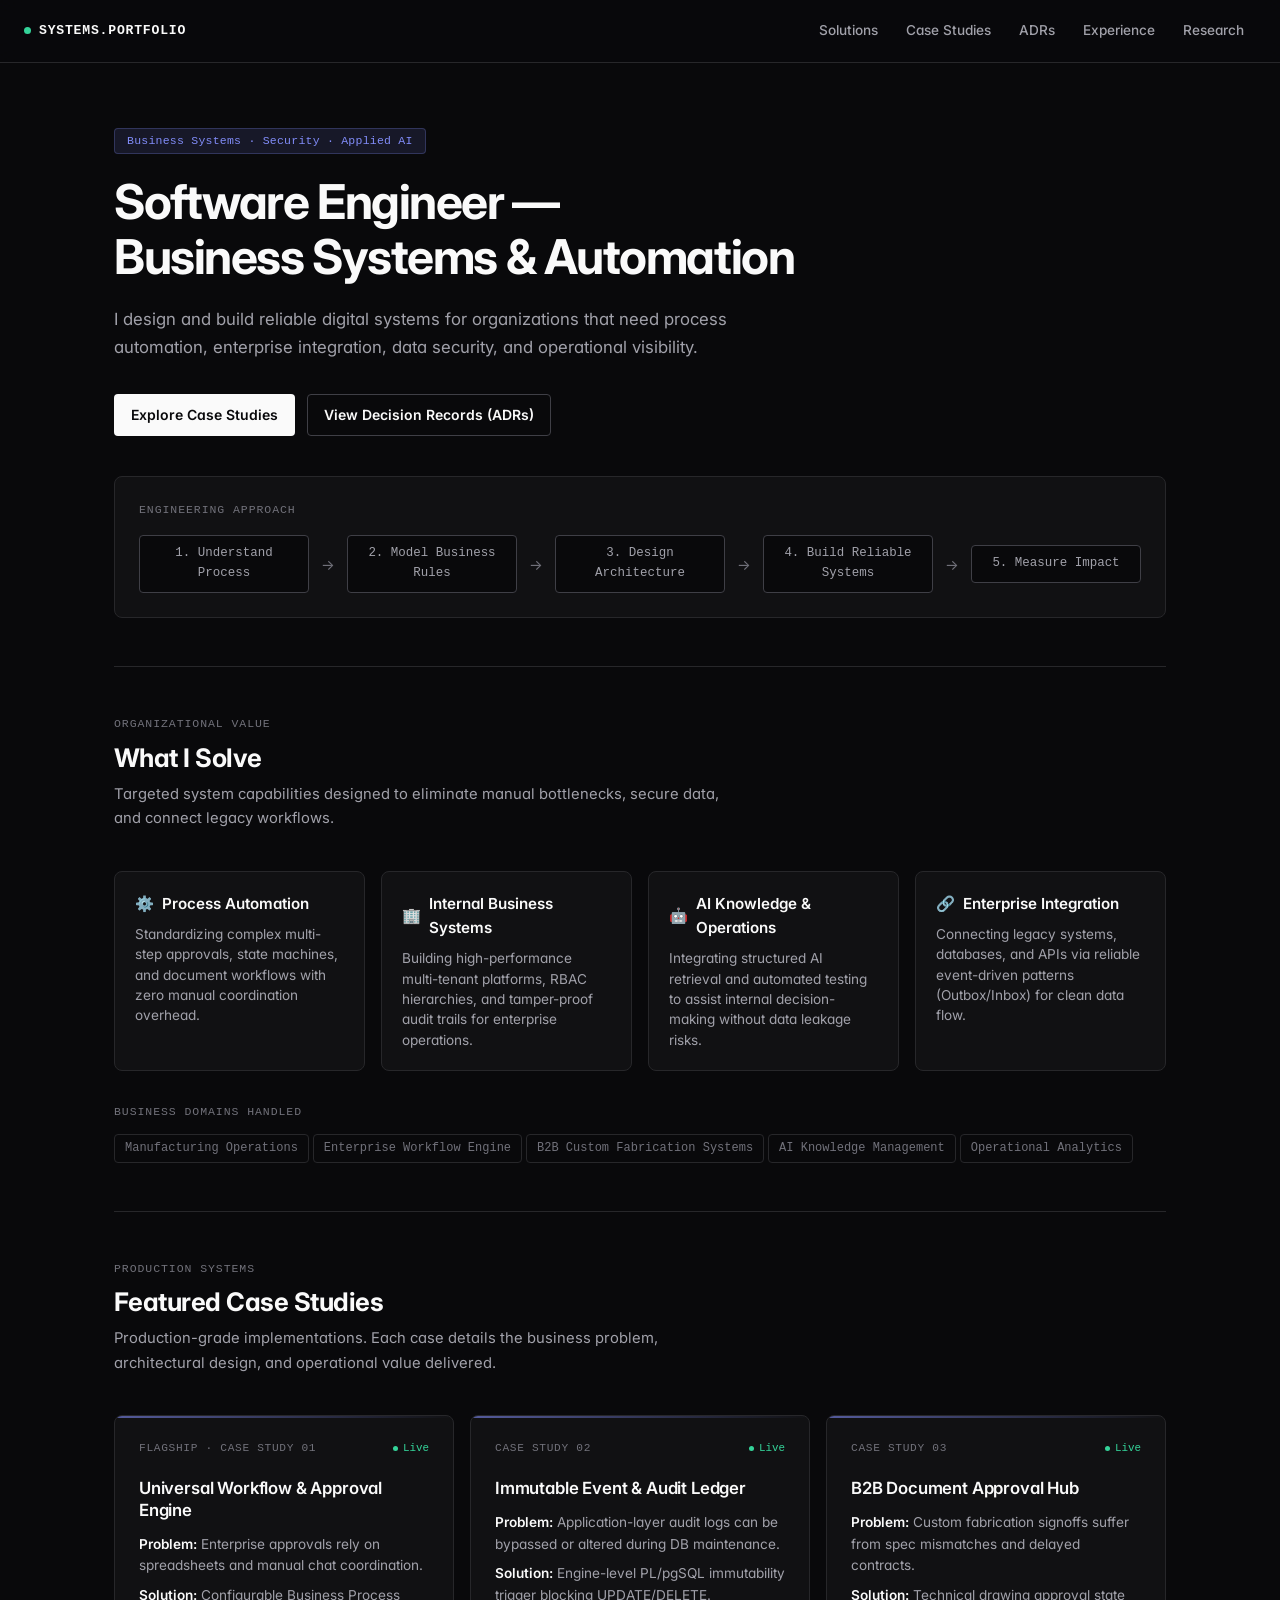
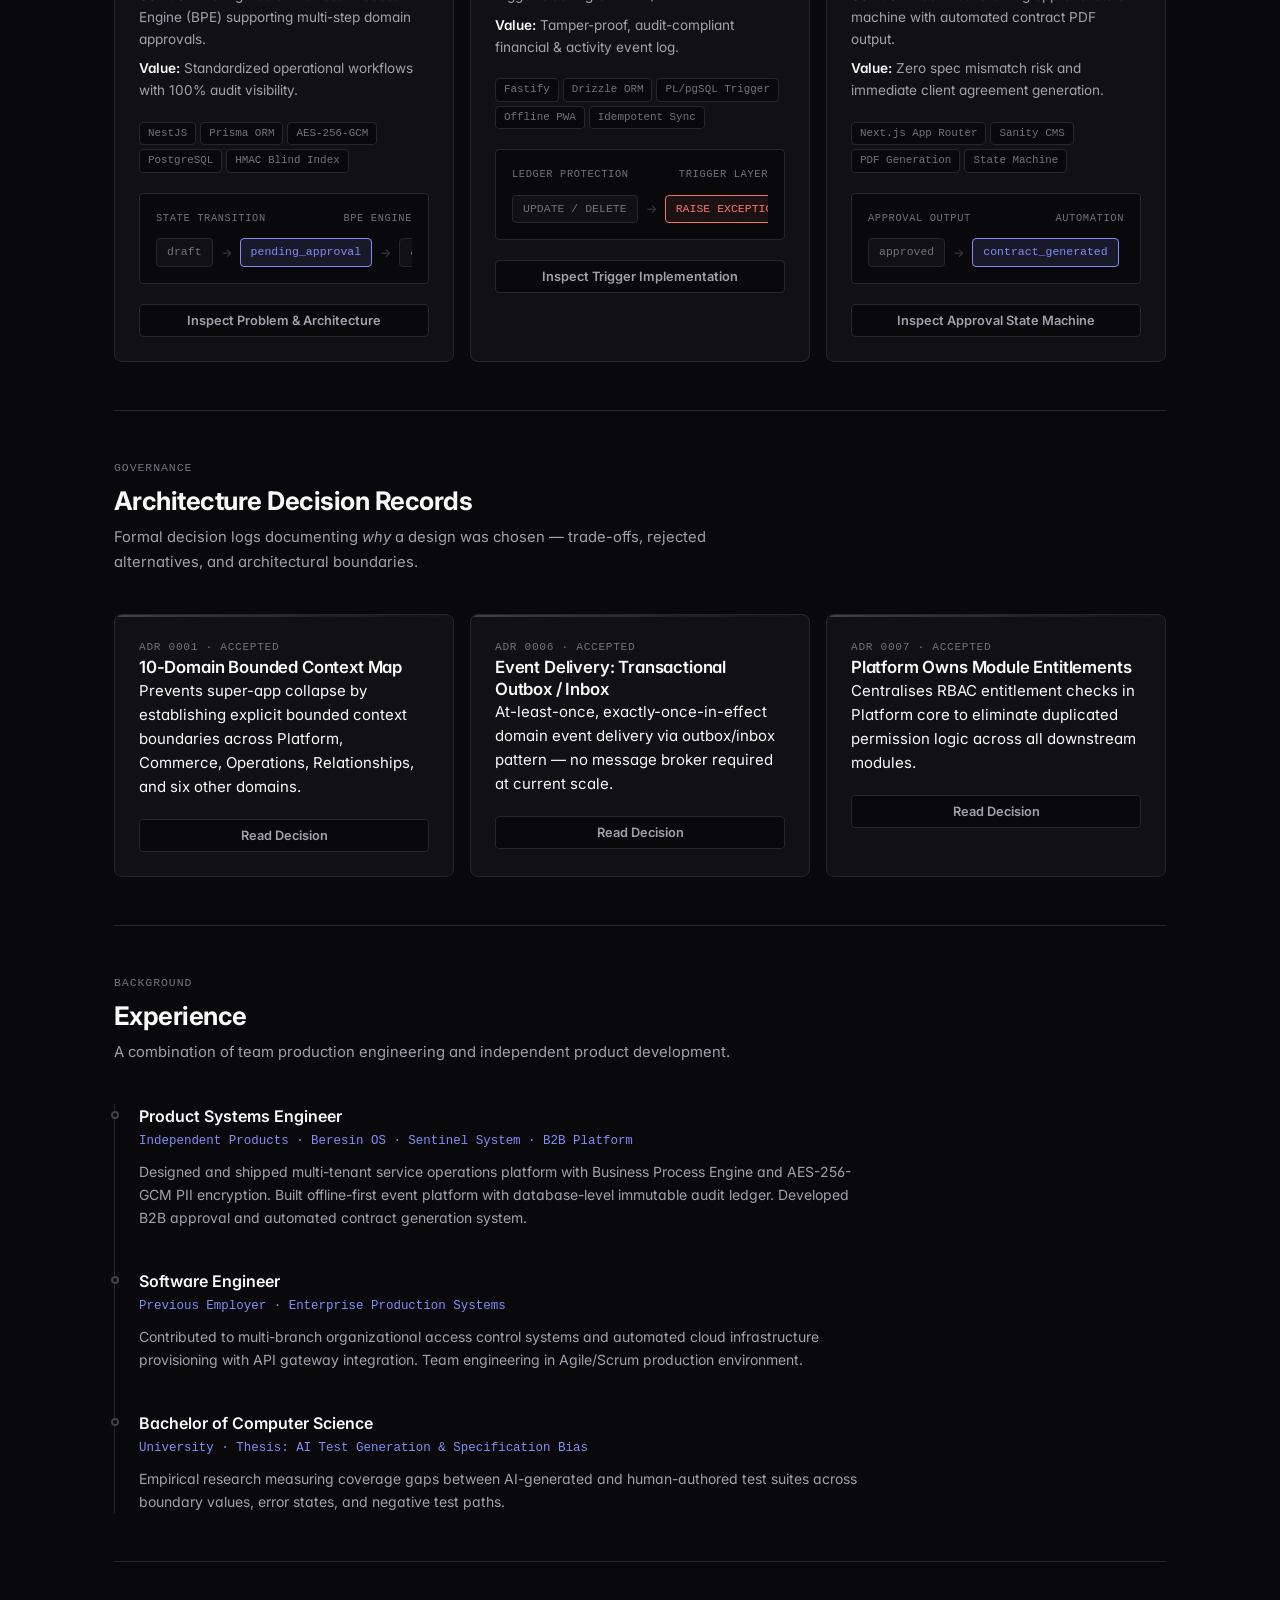
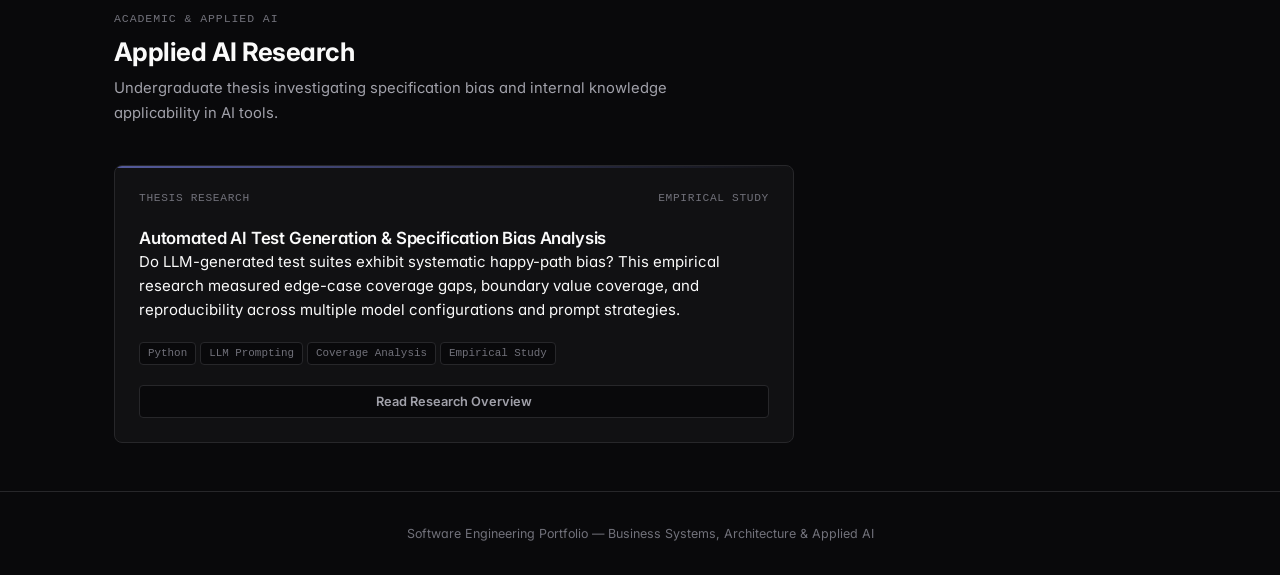
==== index.html @ 3749affc "feat: enhance portfolio packaging with Business Capabilities (What I Solve, Domains, Approach & Prob" ====
<!DOCTYPE html>
<html lang="en">
<head>
  <meta charset="UTF-8">
  <meta name="viewport" content="width=device-width, initial-scale=1.0">
  <title>Software Engineer — Business Systems & Automation | Portfolio</title>
  <meta name="description" content="Production enterprise systems engineering portfolio: multi-tenant workflow engines, immutable PostgreSQL ledgers, B2B state machine signoffs, and Architecture Decision Records (ADRs).">
  <link rel="stylesheet" href="style.css">
</head>
<body>

  <!-- Navigation -->
  <header>
    <div class="logo">SYSTEMS.PORTFOLIO</div>
    <nav aria-label="Main Navigation">
      <a href="#solutions">Solutions</a>
      <a href="#case-studies">Case Studies</a>
      <a href="#architecture">ADRs</a>
      <a href="#experience">Experience</a>
      <a href="#research">Research</a>
    </nav>
  </header>

  <main class="container">

    <!-- ============================================================
         HERO & VALUE OFFERINGS
         ============================================================ -->
    <section class="hero reveal-on-scroll">
      <div class="badge">Business Systems · Security · Applied AI</div>
      <h1>Software Engineer —<br>Business Systems & Automation</h1>
      <p>
        I design and build reliable digital systems for organizations that need process automation,
        enterprise integration, data security, and operational visibility.
      </p>
      <div class="hero-btns">
        <a href="#case-studies" class="btn-primary" id="hero-cta-cases">Explore Case Studies</a>
        <a href="#architecture" class="btn-secondary" id="hero-cta-adrs">View Decision Records (ADRs)</a>
      </div>

      <!-- Engineering Approach Banner -->
      <div class="approach-banner reveal-on-scroll" style="margin-top: 2.5rem;">
        <div class="section-label">Engineering Approach</div>
        <div class="approach-steps">
          <div class="approach-step">1. Understand Process</div>
          <span class="approach-arrow">→</span>
          <div class="approach-step">2. Model Business Rules</div>
          <span class="approach-arrow">→</span>
          <div class="approach-step">3. Design Architecture</div>
          <span class="approach-arrow">→</span>
          <div class="approach-step">4. Build Reliable Systems</div>
          <span class="approach-arrow">→</span>
          <div class="approach-step">5. Measure Impact</div>
        </div>
      </div>
    </section>

    <!-- ============================================================
         WHAT I SOLVE & BUSINESS DOMAINS
         ============================================================ -->
    <section id="solutions">
      <p class="section-label reveal-on-scroll">Organizational Value</p>
      <h2 class="section-title reveal-on-scroll">What I Solve</h2>
      <p class="section-subtitle reveal-on-scroll">
        Targeted system capabilities designed to eliminate manual bottlenecks, secure data, and connect legacy workflows.
      </p>

      <div class="solve-grid reveal-on-scroll">
        <div class="solve-card">
          <h4><span>⚙️</span> Process Automation</h4>
          <p>Standardizing complex multi-step approvals, state machines, and document workflows with zero manual coordination overhead.</p>
        </div>
        <div class="solve-card">
          <h4><span>🏢</span> Internal Business Systems</h4>
          <p>Building high-performance multi-tenant platforms, RBAC hierarchies, and tamper-proof audit trails for enterprise operations.</p>
        </div>
        <div class="solve-card">
          <h4><span>🤖</span> AI Knowledge & Operations</h4>
          <p>Integrating structured AI retrieval and automated testing to assist internal decision-making without data leakage risks.</p>
        </div>
        <div class="solve-card">
          <h4><span>🔗</span> Enterprise Integration</h4>
          <p>Connecting legacy systems, databases, and APIs via reliable event-driven patterns (Outbox/Inbox) for clean data flow.</p>
        </div>
      </div>

      <div style="margin-top: 2rem;" class="reveal-on-scroll">
        <span class="section-label" style="display:block; margin-bottom: 0.75rem;">Business Domains Handled</span>
        <div class="card-tech">
          <span class="tech-pill" style="font-size:0.75rem; padding: 4px 10px;">Manufacturing Operations</span>
          <span class="tech-pill" style="font-size:0.75rem; padding: 4px 10px;">Enterprise Workflow Engine</span>
          <span class="tech-pill" style="font-size:0.75rem; padding: 4px 10px;">B2B Custom Fabrication Systems</span>
          <span class="tech-pill" style="font-size:0.75rem; padding: 4px 10px;">AI Knowledge Management</span>
          <span class="tech-pill" style="font-size:0.75rem; padding: 4px 10px;">Operational Analytics</span>
        </div>
      </div>
    </section>

    <!-- ============================================================
         CASE STUDIES (PROBLEM -> SOLUTION -> ARCHITECTURE -> VALUE)
         ============================================================ -->
    <section id="case-studies">
      <p class="section-label reveal-on-scroll">Production Systems</p>
      <h2 class="section-title reveal-on-scroll">Featured Case Studies</h2>
      <p class="section-subtitle reveal-on-scroll">
        Production-grade implementations. Each case details the business problem, architectural design, and operational value delivered.
      </p>

      <div class="grid-3">

        <!-- Case 1: Flagship Workflow Engine -->
        <article class="card reveal-on-scroll reveal-delay-1" data-type="case-study" id="card-case1">
          <div class="card-meta">
            <span class="card-tag">Flagship · Case Study 01</span>
            <span class="card-status">Live</span>
          </div>
          <div>
            <h3>Universal Workflow & Approval Engine</h3>
            <div class="card-problem-value" style="margin-top: 0.75rem;">
              <div class="pv-item"><strong>Problem:</strong> Enterprise approvals rely on spreadsheets and manual chat coordination.</div>
              <div class="pv-item"><strong>Solution:</strong> Configurable Business Process Engine (BPE) supporting multi-step domain approvals.</div>
              <div class="pv-item"><strong>Value:</strong> Standardized operational workflows with 100% audit visibility.</div>
            </div>
          </div>
          <div class="card-tech">
            <span class="tech-pill">NestJS</span>
            <span class="tech-pill">Prisma ORM</span>
            <span class="tech-pill">AES-256-GCM</span>
            <span class="tech-pill">PostgreSQL</span>
            <span class="tech-pill">HMAC Blind Index</span>
          </div>
          <div class="architecture-flow">
            <div class="flow-title">
              <span>STATE TRANSITION</span>
              <span>BPE ENGINE</span>
            </div>
            <div class="flow-steps">
              <span class="flow-node">draft</span>
              <span class="flow-arrow">→</span>
              <span class="flow-node active">pending_approval</span>
              <span class="flow-arrow">→</span>
              <span class="flow-node">approved</span>
            </div>
          </div>
          <button class="card-btn" id="btn-case1" onclick="openModal('modal-case1')">
            Inspect Problem & Architecture
          </button>
        </article>

        <!-- Case 2: Immutable Event Ledger -->
        <article class="card reveal-on-scroll reveal-delay-2" data-type="case-study" id="card-case2">
          <div class="card-meta">
            <span class="card-tag">Case Study 02</span>
            <span class="card-status">Live</span>
          </div>
          <div>
            <h3>Immutable Event & Audit Ledger</h3>
            <div class="card-problem-value" style="margin-top: 0.75rem;">
              <div class="pv-item"><strong>Problem:</strong> Application-layer audit logs can be bypassed or altered during DB maintenance.</div>
              <div class="pv-item"><strong>Solution:</strong> Engine-level PL/pgSQL immutability trigger blocking UPDATE/DELETE.</div>
              <div class="pv-item"><strong>Value:</strong> Tamper-proof, audit-compliant financial & activity event log.</div>
            </div>
          </div>
          <div class="card-tech">
            <span class="tech-pill">Fastify</span>
            <span class="tech-pill">Drizzle ORM</span>
            <span class="tech-pill">PL/pgSQL Trigger</span>
            <span class="tech-pill">Offline PWA</span>
            <span class="tech-pill">Idempotent Sync</span>
          </div>
          <div class="architecture-flow">
            <div class="flow-title">
              <span>LEDGER PROTECTION</span>
              <span>TRIGGER LAYER</span>
            </div>
            <div class="flow-steps">
              <span class="flow-node">UPDATE / DELETE</span>
              <span class="flow-arrow">→</span>
              <span class="flow-node active-danger">RAISE EXCEPTION</span>
            </div>
          </div>
          <button class="card-btn" id="btn-case2" onclick="openModal('modal-case2')">
            Inspect Trigger Implementation
          </button>
        </article>

        <!-- Case 3: B2B Document Approval Hub -->
        <article class="card reveal-on-scroll reveal-delay-3" data-type="case-study" id="card-case3">
          <div class="card-meta">
            <span class="card-tag">Case Study 03</span>
            <span class="card-status">Live</span>
          </div>
          <div>
            <h3>B2B Document Approval Hub</h3>
            <div class="card-problem-value" style="margin-top: 0.75rem;">
              <div class="pv-item"><strong>Problem:</strong> Custom fabrication signoffs suffer from spec mismatches and delayed contracts.</div>
              <div class="pv-item"><strong>Solution:</strong> Technical drawing approval state machine with automated contract PDF output.</div>
              <div class="pv-item"><strong>Value:</strong> Zero spec mismatch risk and immediate client agreement generation.</div>
            </div>
          </div>
          <div class="card-tech">
            <span class="tech-pill">Next.js App Router</span>
            <span class="tech-pill">Sanity CMS</span>
            <span class="tech-pill">PDF Generation</span>
            <span class="tech-pill">State Machine</span>
          </div>
          <div class="architecture-flow">
            <div class="flow-title">
              <span>APPROVAL OUTPUT</span>
              <span>AUTOMATION</span>
            </div>
            <div class="flow-steps">
              <span class="flow-node">approved</span>
              <span class="flow-arrow">→</span>
              <span class="flow-node active">contract_generated</span>
            </div>
          </div>
          <button class="card-btn" id="btn-case3" onclick="openModal('modal-case3')">
            Inspect Approval State Machine
          </button>
        </article>

      </div>
    </section>

    <!-- ============================================================
         ADRs
         ============================================================ -->
    <section id="architecture">
      <p class="section-label reveal-on-scroll">Governance</p>
      <h2 class="section-title reveal-on-scroll">Architecture Decision Records</h2>
      <p class="section-subtitle reveal-on-scroll">
        Formal decision logs documenting <em>why</em> a design was chosen — trade-offs, rejected alternatives, and architectural boundaries.
      </p>

      <div class="grid-3">
        <article class="card reveal-on-scroll reveal-delay-1" data-type="adr" id="card-adr1">
          <div>
            <div class="card-tag">ADR 0001 · Accepted</div>
            <h3>10-Domain Bounded Context Map</h3>
            <p>
              Prevents super-app collapse by establishing explicit bounded context boundaries
              across Platform, Commerce, Operations, Relationships, and six other domains.
            </p>
          </div>
          <button class="card-btn" id="btn-adr1" onclick="openModal('modal-adr1')">Read Decision</button>
        </article>

        <article class="card reveal-on-scroll reveal-delay-2" data-type="adr" id="card-adr6">
          <div>
            <div class="card-tag">ADR 0006 · Accepted</div>
            <h3>Event Delivery: Transactional Outbox / Inbox</h3>
            <p>
              At-least-once, exactly-once-in-effect domain event delivery
              via outbox/inbox pattern — no message broker required at current scale.
            </p>
          </div>
          <button class="card-btn" id="btn-adr6" onclick="openModal('modal-adr6')">Read Decision</button>
        </article>

        <article class="card reveal-on-scroll reveal-delay-3" data-type="adr" id="card-adr7">
          <div>
            <div class="card-tag">ADR 0007 · Accepted</div>
            <h3>Platform Owns Module Entitlements</h3>
            <p>
              Centralises RBAC entitlement checks in Platform core to eliminate
              duplicated permission logic across all downstream modules.
            </p>
          </div>
          <button class="card-btn" id="btn-adr7" onclick="openModal('modal-adr7')">Read Decision</button>
        </article>
      </div>
    </section>

    <!-- ============================================================
         EXPERIENCE
         ============================================================ -->
    <section id="experience">
      <p class="section-label reveal-on-scroll">Background</p>
      <h2 class="section-title reveal-on-scroll">Experience</h2>
      <p class="section-subtitle reveal-on-scroll">
        A combination of team production engineering and independent product development.
      </p>

      <div class="timeline">
        <div class="timeline-item reveal-on-scroll" id="exp-ventures">
          <div class="timeline-title">Product Systems Engineer</div>
          <div class="timeline-role">Independent Products · Beresin OS · Sentinel System · B2B Platform</div>
          <div class="timeline-desc">
            Designed and shipped multi-tenant service operations platform with Business Process Engine
            and AES-256-GCM PII encryption. Built offline-first event platform with database-level
            immutable audit ledger. Developed B2B approval and automated contract generation system.
          </div>
        </div>

        <div class="timeline-item reveal-on-scroll" id="exp-team">
          <div class="timeline-title">Software Engineer</div>
          <div class="timeline-role">Previous Employer · Enterprise Production Systems</div>
          <div class="timeline-desc">
            Contributed to multi-branch organizational access control systems and automated
            cloud infrastructure provisioning with API gateway integration.
            Team engineering in Agile/Scrum production environment.
          </div>
        </div>

        <div class="timeline-item reveal-on-scroll" id="exp-edu">
          <div class="timeline-title">Bachelor of Computer Science</div>
          <div class="timeline-role">University · Thesis: AI Test Generation & Specification Bias</div>
          <div class="timeline-desc">
            Empirical research measuring coverage gaps between AI-generated and human-authored
            test suites across boundary values, error states, and negative test paths.
          </div>
        </div>
      </div>
    </section>

    <!-- ============================================================
         RESEARCH
         ============================================================ -->
    <section id="research">
      <p class="section-label reveal-on-scroll">Academic & Applied AI</p>
      <h2 class="section-title reveal-on-scroll">Applied AI Research</h2>
      <p class="section-subtitle reveal-on-scroll">
        Undergraduate thesis investigating specification bias and internal knowledge applicability in AI tools.
      </p>

      <article class="card reveal-on-scroll" data-type="case-study" id="card-research" style="max-width: 680px;">
        <div class="card-meta">
          <span class="card-tag">Thesis Research</span>
          <span class="card-tag">Empirical Study</span>
        </div>
        <div>
          <h3>Automated AI Test Generation & Specification Bias Analysis</h3>
          <p>
            Do LLM-generated test suites exhibit systematic happy-path bias? This empirical research
            measured edge-case coverage gaps, boundary value coverage, and reproducibility
            across multiple model configurations and prompt strategies.
          </p>
        </div>
        <div class="card-tech">
          <span class="tech-pill">Python</span>
          <span class="tech-pill">LLM Prompting</span>
          <span class="tech-pill">Coverage Analysis</span>
          <span class="tech-pill">Empirical Study</span>
        </div>
        <button class="card-btn" id="btn-research" onclick="openModal('modal-research')">
          Read Research Overview
        </button>
      </article>
    </section>

  </main>

  <!-- ============================================================
       MODALS
       ============================================================ -->

  <div id="modal-case1" class="modal-overlay" role="dialog" aria-modal="true" aria-labelledby="m1-title">
    <div class="modal-content">
      <button class="modal-close" onclick="closeModal('modal-case1')" aria-label="Close">&times;</button>
      <h2 id="m1-title">Universal Workflow Engine</h2>
      <p style="color:var(--text-muted); margin-bottom:var(--sp-5); font-size:0.875rem;">
        AES-256-GCM + HMAC blind indexing + append-only audit log.
        Domain-agnostic — same engine handles procurement, HR, maintenance, capex.
      </p>
      <div class="code-wrap">
        <div class="code-header">
          <span class="code-lang">Prisma (PostgreSQL)</span>
        </div>
        <pre><code><span class="c-comment">// PII encrypted at application layer — plaintext never stored</span>
<span class="c-keyword">model</span> <span class="c-type">User</span> {
  emailCiphertext  <span class="c-type">String</span>  <span class="c-keyword">@map</span>(<span class="c-string">"email"</span>)            <span class="c-comment">// 🔒 AES-256-GCM ciphertext</span>
  emailBlindIndex  <span class="c-type">String</span>  <span class="c-keyword">@unique @map</span>(<span class="c-string">"email_bidx"</span>)  <span class="c-comment">// 🔎 HMAC-SHA256 for lookups</span>
}

<span class="c-comment">// BPE request — domain-agnostic state machine</span>
<span class="c-keyword">model</span> <span class="c-type">WorkflowRequest</span> {
  domain        <span class="c-type">String</span>          <span class="c-comment">// "procurement" | "hr" | "maintenance"</span>
  payload       <span class="c-type">Json</span>            <span class="c-comment">// typed domain-specific fields</span>
  currentStatus <span class="c-type">WorkflowStatus</span>  <span class="c-keyword">@default</span>(draft)

  <span class="c-keyword">@@index</span>([domain])
  <span class="c-keyword">@@index</span>([currentStatus])
}

<span class="c-comment">// Append-only step log — INSERT only, never UPDATE or DELETE</span>
<span class="c-keyword">model</span> <span class="c-type">ApprovalHistory</span> {
  previousStatus <span class="c-type">WorkflowStatus</span>
  newStatus      <span class="c-type">WorkflowStatus</span>
  executedAt     <span class="c-type">DateTime</span>  <span class="c-keyword">@default</span>(now())

  <span class="c-keyword">@@index</span>([requestId])
}</code></pre>
      </div>
    </div>
  </div>

  <div id="modal-case2" class="modal-overlay" role="dialog" aria-modal="true" aria-labelledby="m2-title">
    <div class="modal-content">
      <button class="modal-close" onclick="closeModal('modal-case2')" aria-label="Close">&times;</button>
      <h2 id="m2-title">Immutable Ledger Trigger</h2>
      <p style="color:var(--text-muted); margin-bottom:var(--sp-5); font-size:0.875rem;">
        PL/pgSQL trigger enforcing append-only semantics at PostgreSQL engine level.
        Cannot be bypassed by any application code, API key, or direct DB session.
      </p>
      <div class="code-wrap">
        <div class="code-header">
          <span class="code-lang">PL/pgSQL (PostgreSQL)</span>
        </div>
        <pre><code><span class="c-keyword">CREATE OR REPLACE FUNCTION</span> enforce_ledger_immutability()
<span class="c-keyword">RETURNS TRIGGER AS</span> $$
<span class="c-keyword">BEGIN</span>
    <span class="c-keyword">IF</span> TG_OP = <span class="c-string">'UPDATE'</span> <span class="c-keyword">THEN</span>
        <span class="c-keyword">RAISE EXCEPTION</span>
            <span class="c-string">'SECURITY VIOLATION: Ledger entry % cannot be modified. Session: "%".'</span>,
            OLD.id, session_user
            <span class="c-keyword">USING ERRCODE</span> = <span class="c-string">'restrict_violation'</span>;  <span class="c-comment">-- SQLSTATE 23001</span>
    <span class="c-keyword">ELSIF</span> TG_OP = <span class="c-string">'DELETE'</span> <span class="c-keyword">THEN</span>
        <span class="c-keyword">RAISE EXCEPTION</span>
            <span class="c-string">'SECURITY VIOLATION: Ledger entry % cannot be deleted. Session: "%".'</span>,
            OLD.id, session_user
            <span class="c-keyword">USING ERRCODE</span> = <span class="c-string">'restrict_violation'</span>;
    <span class="c-keyword">END IF</span>;
    <span class="c-keyword">RETURN NULL</span>;
<span class="c-keyword">END</span>;
$$ <span class="c-keyword">LANGUAGE</span> plpgsql <span class="c-keyword">SECURITY DEFINER</span>;

<span class="c-keyword">CREATE TRIGGER</span> trg_ledger_immutability
    <span class="c-keyword">BEFORE UPDATE OR DELETE ON</span> event_wallet_ledger
    <span class="c-keyword">FOR EACH ROW EXECUTE FUNCTION</span> enforce_ledger_immutability();</code></pre>
      </div>
    </div>
  </div>

  <div id="modal-case3" class="modal-overlay" role="dialog" aria-modal="true" aria-labelledby="m3-title">
    <div class="modal-content">
      <button class="modal-close" onclick="closeModal('modal-case3')" aria-label="Close">&times;</button>
      <h2 id="m3-title">B2B Approval State Machine</h2>
      <p style="color:var(--text-muted); margin-bottom:var(--sp-5); font-size:0.875rem;">
        All valid state transitions defined in one place. Invalid transitions are impossible to express.
        Contract PDF is generated from the approved spec version — not from human-typed text.
      </p>
      <div class="code-wrap">
        <div class="code-header">
          <span class="code-lang">State Machine Diagram</span>
        </div>
        <pre><code>draft
  └─► client_submitted
            └─► internal_review
                      ├─► revision_requested
                      │         └─► client_resubmitted
                      │                   └─► (back to internal_review)
                      ├─► rejected                    [terminal]
                      └─► approved
                                └─► contract_generated [terminal]
                                          │
                                          └─► PDF: spec_version_id + hash(payload)</code></pre>
      </div>
    </div>
  </div>

  <div id="modal-adr1" class="modal-overlay" role="dialog" aria-modal="true" aria-labelledby="madr1-title">
    <div class="modal-content">
      <button class="modal-close" onclick="closeModal('modal-adr1')" aria-label="Close">&times;</button>
      <h2 id="madr1-title">ADR 0001: 10-Domain Bounded Context Map</h2>
      <p style="color:var(--text-muted); margin-bottom:var(--sp-5); font-size:0.875rem;">Status: Accepted · 2026-06-18</p>
      <p style="font-size:0.9rem; color:var(--text-secondary); margin-bottom:var(--sp-4);"><strong style="color:var(--text-primary);">Context</strong><br>
        The system spans multiple products. Without explicit boundaries, all of it collapses into one
        super-app or fragments into ad-hoc tables with no owner.
      </p>
      <p style="font-size:0.9rem; color:var(--text-secondary); margin-bottom:var(--sp-4);"><strong style="color:var(--text-primary);">Decision</strong><br>
        Adopt 10 domains: Platform · Commerce · Relationship · Operations · Content · Intelligence ·
        Automation · Analytics · Finance · Integration. Each domain owns its model, data, rules, API,
        events, permissions, and lifecycle.
      </p>
      <p style="font-size:0.9rem; color:var(--text-secondary);"><strong style="color:var(--text-primary);">Consequence</strong><br>
        Every business record has a clear home. Cross-domain collaboration goes through events/APIs,
        never through shared tables.
      </p>
    </div>
  </div>

  <div id="modal-adr6" class="modal-overlay" role="dialog" aria-modal="true" aria-labelledby="madr6-title">
    <div class="modal-content">
      <button class="modal-close" onclick="closeModal('modal-adr6')" aria-label="Close">&times;</button>
      <h2 id="madr6-title">ADR 0006: Transactional Outbox / Inbox</h2>
      <p style="color:var(--text-muted); margin-bottom:var(--sp-5); font-size:0.875rem;">Status: Accepted · 2026-06-18</p>
      <p style="font-size:0.9rem; color:var(--text-secondary); margin-bottom:var(--sp-4);"><strong style="color:var(--text-primary);">Context</strong><br>
        Domains must collaborate through events, never shared tables. Outbox/Inbox guarantees durable event delivery without a heavy message broker at current scale.
      </p>
    </div>
  </div>

  <div id="modal-adr7" class="modal-overlay" role="dialog" aria-modal="true" aria-labelledby="madr7-title">
    <div class="modal-content">
      <button class="modal-close" onclick="closeModal('modal-adr7')" aria-label="Close">&times;</button>
      <h2 id="madr7-title">ADR 0007: Platform Module Entitlements</h2>
      <p style="color:var(--text-muted); margin-bottom:var(--sp-5); font-size:0.875rem;">Status: Accepted · 2026-06-18</p>
      <p style="font-size:0.9rem; color:var(--text-secondary); margin-bottom:var(--sp-4);"><strong style="color:var(--text-primary);">Context</strong><br>
        Platform is the single source of truth for module entitlements, eliminating duplicated RBAC logic across downstream services.
      </p>
    </div>
  </div>

  <div id="modal-research" class="modal-overlay" role="dialog" aria-modal="true" aria-labelledby="mres-title">
    <div class="modal-content">
      <button class="modal-close" onclick="closeModal('modal-research')" aria-label="Close">&times;</button>
      <h2 id="mres-title">AI Test Generation & Specification Bias</h2>
      <p style="color:var(--text-muted); margin-bottom:var(--sp-5); font-size:0.875rem;">Undergraduate Thesis · Empirical Study</p>
      <p style="font-size:0.9rem; color:var(--text-secondary); margin-bottom:var(--sp-4);"><strong style="color:var(--text-primary);">Research Question</strong><br>
        Do LLM-generated test suites systematically overfit to the happy path described in a specification?
      </p>
    </div>
  </div>

  <footer>
    <p>Software Engineering Portfolio &mdash; Business Systems, Architecture & Applied AI</p>
  </footer>

  <script>
    const observer = new IntersectionObserver(
      (entries) => entries.forEach((e) => {
        if (e.isIntersecting) {
          e.target.classList.add('revealed');
          observer.unobserve(e.target);
        }
      }),
      { threshold: 0.08 }
    );
    document.querySelectorAll('.reveal-on-scroll').forEach((el) => observer.observe(el));

    function openModal(id) {
      const modal = document.getElementById(id);
      modal.classList.add('active');
      document.body.style.overflow = 'hidden';
    }

    function closeModal(id) {
      document.getElementById(id).classList.remove('active');
      document.body.style.overflow = '';
    }

    document.querySelectorAll('.modal-overlay').forEach((overlay) =>
      overlay.addEventListener('click', (e) => {
        if (e.target === overlay) closeModal(overlay.id);
      })
    );

    document.addEventListener('keydown', (e) => {
      if (e.key === 'Escape') {
        document.querySelectorAll('.modal-overlay.active').forEach((m) => closeModal(m.id));
      }
    });
  </script>
</body>
</html>
---- style.css ----
/* ==========================================================================
   SYSTEMS & ARCHITECTURE PORTFOLIO
   Design System: Anti-AI Slop / High-Precision Enterprise
   ========================================================================== */

@import url('https://fonts.googleapis.com/css2?family=Inter:wght@400;500;600;700&display=swap');

:root {
  --bg-main:          #09090b;
  --bg-surface:       #111113;
  --bg-surface-2:     #18181b;
  --bg-overlay:       rgba(9, 9, 11, 0.88);

  --border-muted:     #27272a;
  --border-subtle:    #3f3f46;
  --border-focus:     #6366f1;

  --text-primary:     #fafafa;
  --text-secondary:   #a1a1aa;
  --text-muted:       #71717a;

  --accent:           #818cf8;
  --accent-dim:       rgba(129, 140, 248, 0.12);
  --accent-border:    rgba(129, 140, 248, 0.25);

  --status-live:      #34d399;
  --status-danger:    #f87171;

  --font-sans: "Inter", -apple-system, BlinkMacSystemFont, "Segoe UI", sans-serif;
  --font-mono: "JetBrains Mono", "Fira Code", ui-monospace, SFMono-Regular, Menlo, monospace;

  --sp-1:  4px;
  --sp-2:  8px;
  --sp-3:  12px;
  --sp-4:  16px;
  --sp-5:  20px;
  --sp-6:  24px;
  --sp-8:  32px;
  --sp-10: 40px;
  --sp-12: 48px;
  --sp-16: 64px;

  --ease-apple:  cubic-bezier(0.16, 1, 0.3, 1);
  --dur-fast:    120ms;
  --dur-normal:  220ms;
  --dur-slow:    380ms;

  --radius-sm: 4px;
  --radius-md: 8px;
  --radius-lg: 12px;
}

*, *::before, *::after {
  box-sizing: border-box;
  margin: 0;
  padding: 0;
}

html {
  scroll-behavior: smooth;
  color-scheme: dark;
  -webkit-text-size-adjust: 100%;
}

body {
  font-family: var(--font-sans);
  font-feature-settings: "cv02", "cv03", "cv04", "cv11";
  background-color: var(--bg-main);
  color: var(--text-primary);
  line-height: 1.6;
  font-size: 15px;
  -webkit-font-smoothing: antialiased;
  -moz-osx-font-smoothing: grayscale;
  overflow-x: hidden;
}

.container {
  max-width: 1100px;
  margin: 0 auto;
  padding: 0 var(--sp-6);
}

header {
  position: sticky;
  top: 0;
  z-index: 100;
  background: rgba(9, 9, 11, 0.82);
  backdrop-filter: blur(14px) saturate(180%);
  -webkit-backdrop-filter: blur(14px) saturate(180%);
  border-bottom: 1px solid var(--border-muted);
  padding: var(--sp-4) var(--sp-6);
  display: flex;
  justify-content: space-between;
  align-items: center;
}

.logo {
  font-family: var(--font-mono);
  font-size: 0.82rem;
  font-weight: 700;
  letter-spacing: 0.06em;
  color: var(--text-primary);
  display: flex;
  align-items: center;
  gap: var(--sp-2);
}

.logo::before {
  content: "";
  display: inline-block;
  width: 7px;
  height: 7px;
  background-color: var(--status-live);
  border-radius: 50%;
  animation: breathe 3s ease-in-out infinite;
}

@keyframes breathe {
  0%, 100% { opacity: 1; }
  50%       { opacity: 0.45; }
}

nav {
  display: flex;
  gap: var(--sp-1);
}

nav a {
  color: var(--text-secondary);
  text-decoration: none;
  font-size: 0.85rem;
  font-weight: 500;
  padding: var(--sp-1) var(--sp-3);
  border-radius: var(--radius-sm);
  transition: color var(--dur-fast) var(--ease-apple),
              background-color var(--dur-fast) var(--ease-apple);
}

nav a:hover {
  color: var(--text-primary);
  background: var(--border-muted);
}

.hero {
  padding: var(--sp-16) 0 var(--sp-12);
  border-bottom: 1px solid var(--border-muted);
}

.badge {
  display: inline-flex;
  align-items: center;
  gap: var(--sp-2);
  font-family: var(--font-mono);
  font-size: 0.72rem;
  font-weight: 500;
  color: var(--accent);
  background: var(--accent-dim);
  border: 1px solid var(--accent-border);
  padding: 3px var(--sp-3);
  border-radius: var(--radius-sm);
  letter-spacing: 0.02em;
  margin-bottom: var(--sp-5);
}

.hero h1 {
  font-size: 3rem;
  font-weight: 700;
  letter-spacing: -0.03em;
  line-height: 1.15;
  margin-bottom: var(--sp-5);
  color: var(--text-primary);
}

.hero p {
  font-size: 1.05rem;
  color: var(--text-secondary);
  line-height: 1.7;
  max-width: 680px;
  margin-bottom: var(--sp-8);
}

.hero-btns {
  display: flex;
  gap: var(--sp-3);
  flex-wrap: wrap;
}

/* Value Offerings Section (What I Solve & Domains) */
.solve-grid {
  display: grid;
  grid-template-columns: repeat(auto-fit, minmax(240px, 1fr));
  gap: var(--sp-4);
  margin-top: var(--sp-6);
}

.solve-card {
  background: var(--bg-surface);
  border: 1px solid var(--border-muted);
  border-radius: var(--radius-md);
  padding: var(--sp-5);
}

.solve-card h4 {
  font-size: 0.95rem;
  font-weight: 600;
  color: var(--text-primary);
  margin-bottom: var(--sp-2);
  display: flex;
  align-items: center;
  gap: var(--sp-2);
}

.solve-card p {
  font-size: 0.85rem;
  color: var(--text-secondary);
  line-height: 1.5;
}

/* Approach Flow Banner */
.approach-banner {
  background: var(--bg-surface);
  border: 1px solid var(--border-muted);
  border-radius: var(--radius-md);
  padding: var(--sp-6);
  margin-top: var(--sp-8);
}

.approach-steps {
  display: flex;
  align-items: center;
  justify-content: space-between;
  gap: var(--sp-3);
  flex-wrap: wrap;
  margin-top: var(--sp-4);
}

.approach-step {
  font-family: var(--font-mono);
  font-size: 0.78rem;
  color: var(--text-secondary);
  background: var(--bg-main);
  border: 1px solid var(--border-subtle);
  padding: var(--sp-2) var(--sp-4);
  border-radius: var(--radius-sm);
  flex: 1;
  min-width: 140px;
  text-align: center;
}

.approach-arrow {
  color: var(--text-muted);
  font-size: 0.9rem;
}

.btn-primary, .btn-secondary, .card-btn {
  display: inline-flex;
  align-items: center;
  justify-content: center;
  font-family: var(--font-sans);
  font-size: 0.875rem;
  font-weight: 600;
  padding: 9px var(--sp-4);
  border-radius: var(--radius-sm);
  cursor: pointer;
  text-decoration: none;
  transition: background-color var(--dur-fast) var(--ease-apple),
              color var(--dur-fast) var(--ease-apple),
              border-color var(--dur-fast) var(--ease-apple),
              transform var(--dur-fast) var(--ease-apple);
  border: 1px solid transparent;
  white-space: nowrap;
}

.btn-primary {
  background: var(--text-primary);
  color: var(--bg-main);
}

.btn-primary:hover {
  background: #fff;
  transform: translateY(-1px);
}

.btn-secondary {
  background: transparent;
  color: var(--text-primary);
  border-color: var(--border-subtle);
}

.btn-secondary:hover {
  background: var(--bg-surface-2);
}

section {
  padding: var(--sp-12) 0;
  border-bottom: 1px solid var(--border-muted);
}

section:last-of-type {
  border-bottom: none;
}

.section-label {
  font-family: var(--font-mono);
  font-size: 0.72rem;
  font-weight: 500;
  color: var(--text-muted);
  text-transform: uppercase;
  letter-spacing: 0.08em;
  margin-bottom: var(--sp-2);
}

.section-title {
  font-size: 1.6rem;
  font-weight: 700;
  letter-spacing: -0.02em;
  line-height: 1.25;
  margin-bottom: var(--sp-2);
}

.section-subtitle {
  font-size: 0.925rem;
  color: var(--text-secondary);
  line-height: 1.65;
  max-width: 620px;
  margin-bottom: var(--sp-10);
}

.grid-3 {
  display: grid;
  grid-template-columns: repeat(auto-fill, minmax(310px, 1fr));
  gap: var(--sp-4);
}

.card {
  background: var(--bg-surface);
  border: 1px solid var(--border-muted);
  border-radius: var(--radius-md);
  padding: var(--sp-6);
  display: flex;
  flex-direction: column;
  gap: var(--sp-5);
  transition: border-color var(--dur-normal) var(--ease-apple),
              box-shadow var(--dur-normal) var(--ease-apple);
  position: relative;
  overflow: hidden;
}

.card[data-type="case-study"]::before {
  content: "";
  position: absolute;
  top: 0; left: 0; right: 0;
  height: 2px;
  background: linear-gradient(90deg, var(--accent) 0%, transparent 100%);
  opacity: 0.6;
  transition: opacity var(--dur-normal) var(--ease-apple);
}

.card[data-type="adr"]::before {
  content: "";
  position: absolute;
  top: 0; left: 0; right: 0;
  height: 2px;
  background: linear-gradient(90deg, var(--border-subtle) 0%, transparent 100%);
  opacity: 1;
}

.card:hover {
  border-color: var(--border-subtle);
  box-shadow: 0 4px 20px rgba(0, 0, 0, 0.5);
}

.card-meta {
  display: flex;
  align-items: center;
  justify-content: space-between;
}

.card-tag {
  font-family: var(--font-mono);
  font-size: 0.7rem;
  color: var(--text-muted);
  text-transform: uppercase;
  letter-spacing: 0.06em;
}

.card-status {
  display: inline-flex;
  align-items: center;
  gap: 5px;
  font-family: var(--font-mono);
  font-size: 0.68rem;
  color: var(--status-live);
}

.card-status::before {
  content: "";
  width: 5px;
  height: 5px;
  background: var(--status-live);
  border-radius: 50%;
}

.card h3 {
  font-size: 1.05rem;
  font-weight: 600;
  letter-spacing: -0.01em;
  line-height: 1.3;
  color: var(--text-primary);
}

/* Problem-Solution-Value Block in Card */
.card-problem-value {
  display: flex;
  flex-direction: column;
  gap: var(--sp-2);
  font-size: 0.85rem;
}

.card-problem-value .pv-item {
  color: var(--text-secondary);
}

.card-problem-value strong {
  color: var(--text-primary);
  font-weight: 600;
}

.card-tech {
  display: flex;
  flex-wrap: wrap;
  gap: var(--sp-1);
}

.tech-pill {
  font-family: var(--font-mono);
  font-size: 0.68rem;
  padding: 2px var(--sp-2);
  background: var(--bg-main);
  border: 1px solid var(--border-muted);
  border-radius: var(--radius-sm);
  color: var(--text-muted);
}

.card-btn {
  width: 100%;
  background: var(--bg-main);
  color: var(--text-secondary);
  border: 1px solid var(--border-muted);
  font-size: 0.8rem;
  padding: 8px var(--sp-4);
}

.card-btn:hover {
  background: var(--bg-surface-2);
  border-color: var(--border-subtle);
  color: var(--text-primary);
}

.architecture-flow {
  background: var(--bg-main);
  border: 1px solid var(--border-muted);
  border-radius: var(--radius-sm);
  padding: var(--sp-4);
}

.flow-title {
  display: flex;
  justify-content: space-between;
  font-family: var(--font-mono);
  font-size: 0.65rem;
  color: var(--text-muted);
  text-transform: uppercase;
  letter-spacing: 0.06em;
  margin-bottom: var(--sp-3);
}

.flow-steps {
  display: flex;
  align-items: center;
  gap: var(--sp-2);
  overflow-x: auto;
  scrollbar-width: none;
}

.flow-node {
  font-family: var(--font-mono);
  font-size: 0.72rem;
  padding: 4px 10px;
  background: var(--bg-surface);
  border: 1px solid var(--border-muted);
  border-radius: var(--radius-sm);
  white-space: nowrap;
  color: var(--text-muted);
  flex-shrink: 0;
}

.flow-node.active {
  border-color: var(--accent);
  color: var(--accent);
  background: var(--accent-dim);
  animation: node-pulse 2.5s ease-in-out infinite;
}

.flow-node.active-danger {
  border-color: var(--status-danger);
  color: var(--status-danger);
  background: rgba(248, 113, 113, 0.08);
}

@keyframes node-pulse {
  0%, 100% { opacity: 1; }
  50%       { opacity: 0.65; }
}

.flow-arrow {
  color: var(--border-subtle);
  font-size: 0.75rem;
  flex-shrink: 0;
}

.timeline {
  display: flex;
  flex-direction: column;
  gap: var(--sp-10);
  padding-left: var(--sp-6);
  border-left: 1px solid var(--border-muted);
  max-width: 760px;
}

.timeline-item {
  position: relative;
}

.timeline-item::before {
  content: "";
  position: absolute;
  left: calc(-1 * var(--sp-6) - 4px);
  top: 7px;
  width: 8px;
  height: 8px;
  background: var(--bg-main);
  border: 2px solid var(--border-subtle);
  border-radius: 50%;
}

.timeline-item:hover::before {
  border-color: var(--accent);
  background: var(--accent-dim);
}

.timeline-title {
  font-size: 1rem;
  font-weight: 600;
  color: var(--text-primary);
  margin-bottom: 2px;
}

.timeline-role {
  font-family: var(--font-mono);
  font-size: 0.78rem;
  color: var(--accent);
  margin-bottom: var(--sp-2);
}

.timeline-desc {
  font-size: 0.875rem;
  color: var(--text-secondary);
  line-height: 1.65;
}

.modal-overlay {
  position: fixed;
  inset: 0;
  z-index: 200;
  background: var(--bg-overlay);
  backdrop-filter: blur(10px) saturate(160%);
  -webkit-backdrop-filter: blur(10px) saturate(160%);
  display: flex;
  align-items: center;
  justify-content: center;
  padding: var(--sp-6);
  opacity: 0;
  visibility: hidden;
  transition: opacity var(--dur-normal) var(--ease-apple),
              visibility var(--dur-normal) var(--ease-apple);
}

.modal-overlay.active {
  opacity: 1;
  visibility: visible;
}

.modal-content {
  background: var(--bg-surface);
  border: 1px solid var(--border-subtle);
  border-radius: var(--radius-lg);
  max-width: 740px;
  width: 100%;
  max-height: 82vh;
  overflow-y: auto;
  padding: var(--sp-8);
  position: relative;
  box-shadow: 0 24px 48px rgba(0, 0, 0, 0.7);
  transform: scale(0.96) translateY(6px);
  transition: transform var(--dur-slow) var(--ease-apple);
}

.modal-overlay.active .modal-content {
  transform: scale(1) translateY(0);
}

.modal-close {
  position: absolute;
  top: var(--sp-5);
  right: var(--sp-5);
  background: var(--bg-main);
  border: 1px solid var(--border-muted);
  color: var(--text-muted);
  font-size: 1rem;
  line-height: 1;
  cursor: pointer;
  padding: 5px 8px;
  border-radius: var(--radius-sm);
}

.code-wrap {
  margin-top: var(--sp-4);
  border: 1px solid var(--border-muted);
  border-radius: var(--radius-md);
  overflow: hidden;
}

.code-header {
  display: flex;
  align-items: center;
  justify-content: space-between;
  background: var(--bg-surface-2);
  border-bottom: 1px solid var(--border-muted);
  padding: var(--sp-2) var(--sp-4);
}

.code-lang {
  font-family: var(--font-mono);
  font-size: 0.68rem;
  color: var(--text-muted);
  text-transform: uppercase;
}

pre {
  background: var(--bg-main);
  padding: var(--sp-5);
  font-family: var(--font-mono);
  font-size: 0.8rem;
  line-height: 1.65;
  color: #e4e4e7;
  overflow-x: auto;
  margin: 0;
}

code {
  font-family: var(--font-mono);
}

.c-comment  { color: #52525b; font-style: italic; }
.c-keyword  { color: #a78bfa; }
.c-string   { color: #6ee7b7; }
.c-type     { color: #93c5fd; }

.reveal-on-scroll {
  opacity: 0;
  transform: translateY(12px);
  transition: opacity var(--dur-slow) var(--ease-apple),
              transform var(--dur-slow) var(--ease-apple);
}

.reveal-on-scroll.revealed {
  opacity: 1;
  transform: translateY(0);
}

.reveal-delay-1 { transition-delay: 60ms; }
.reveal-delay-2 { transition-delay: 120ms; }
.reveal-delay-3 { transition-delay: 180ms; }

footer {
  padding: var(--sp-8) 0;
  text-align: center;
  font-size: 0.78rem;
  color: var(--text-muted);
  border-top: 1px solid var(--border-muted);
}

@media (max-width: 768px) {
  .hero h1 { font-size: 2.2rem; }
  .grid-3 { grid-template-columns: 1fr; }
  .approach-steps { flex-direction: column; }
  .approach-arrow { transform: rotate(90deg); }
}

@media (max-width: 480px) {
  header { flex-direction: column; align-items: flex-start; gap: var(--sp-3); }
  .container { padding: 0 var(--sp-4); }
  .hero h1 { font-size: 1.75rem; }
  .hero-btns { flex-direction: column; }
  .btn-primary, .btn-secondary { width: 100%; justify-content: center; }
}
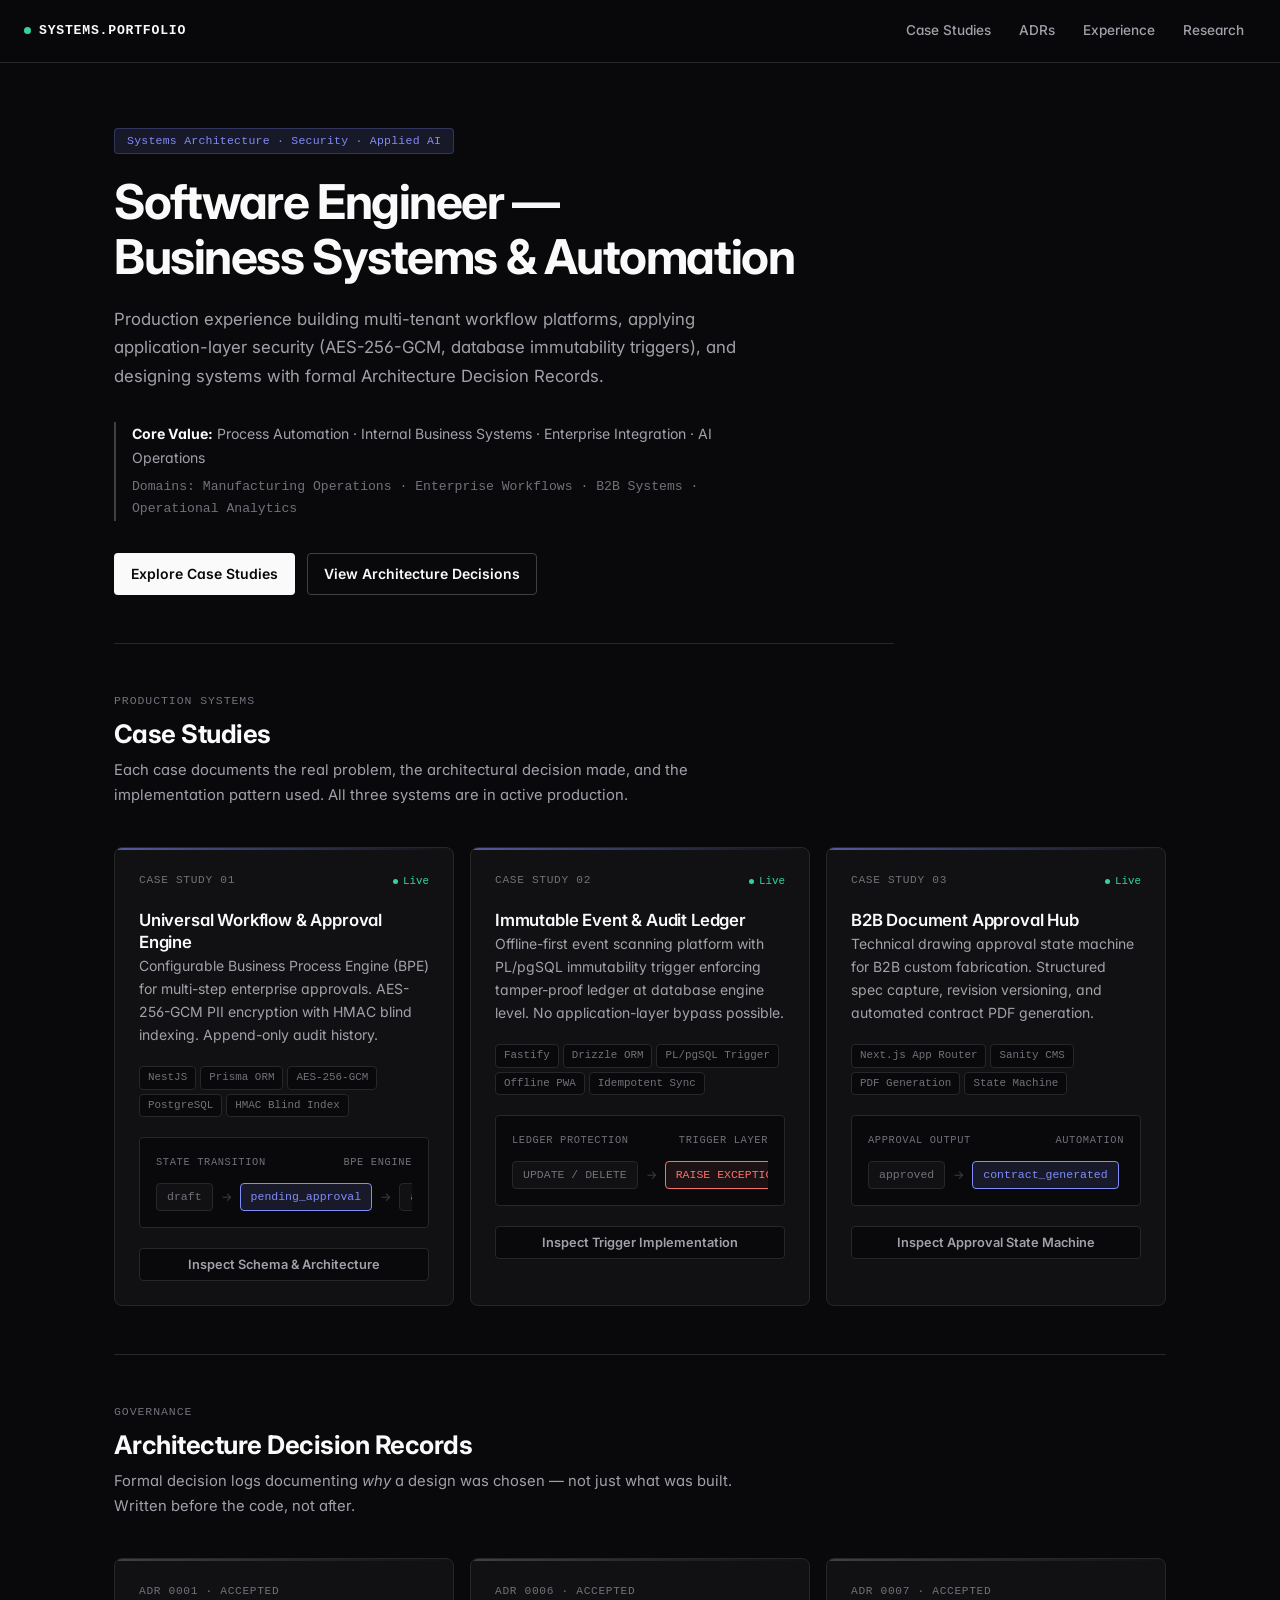
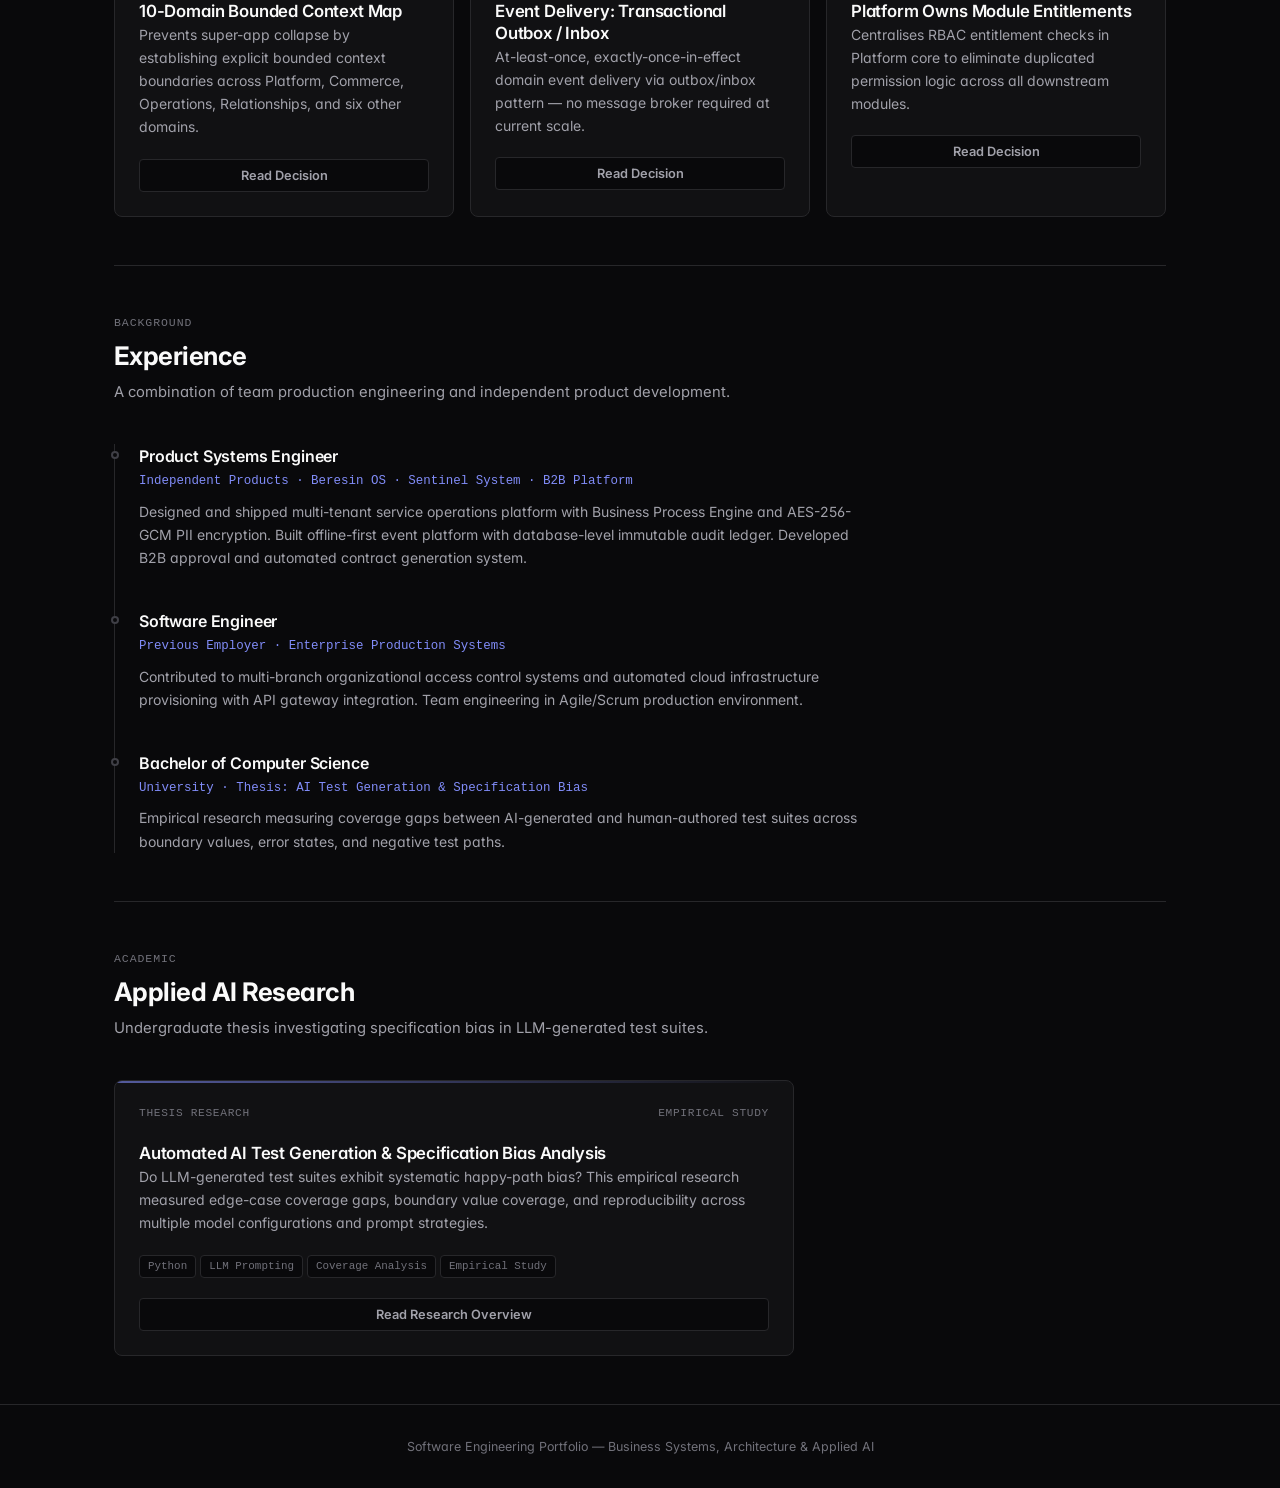
==== commit 74950217: "style: restore exact favorite design layout (eb34c02) with subtle capability text enrichment" ====
--- a/index.html
+++ b/index.html
@@ -13,7 +13,6 @@
   <header>
     <div class="logo">SYSTEMS.PORTFOLIO</div>
     <nav aria-label="Main Navigation">
-      <a href="#solutions">Solutions</a>
       <a href="#case-studies">Case Studies</a>
       <a href="#architecture">ADRs</a>
       <a href="#experience">Experience</a>
@@ -24,103 +23,57 @@
   <main class="container">
 
     <!-- ============================================================
-         HERO & VALUE OFFERINGS
+         HERO
          ============================================================ -->
     <section class="hero reveal-on-scroll">
-      <div class="badge">Business Systems · Security · Applied AI</div>
+      <div class="badge">Systems Architecture · Security · Applied AI</div>
       <h1>Software Engineer —<br>Business Systems & Automation</h1>
       <p>
-        I design and build reliable digital systems for organizations that need process automation,
-        enterprise integration, data security, and operational visibility.
-      </p>
+        Production experience building multi-tenant workflow platforms, applying
+        application-layer security (AES-256-GCM, database immutability triggers),
+        and designing systems with formal Architecture Decision Records.
+      </p>
+
+      <!-- Business Capabilities Text Insert (Subtle & Integrated) -->
+      <div style="margin-bottom: var(--sp-8); border-left: 2px solid var(--border-subtle); padding-left: var(--sp-4);">
+        <p style="font-size: 0.88rem; color: var(--text-secondary); margin-bottom: 6px;">
+          <strong style="color: var(--text-primary);">Core Value:</strong> Process Automation · Internal Business Systems · Enterprise Integration · AI Operations
+        </p>
+        <p style="font-size: 0.82rem; color: var(--text-muted); font-family: var(--font-mono);">
+          Domains: Manufacturing Operations · Enterprise Workflows · B2B Systems · Operational Analytics
+        </p>
+      </div>
+
       <div class="hero-btns">
         <a href="#case-studies" class="btn-primary" id="hero-cta-cases">Explore Case Studies</a>
-        <a href="#architecture" class="btn-secondary" id="hero-cta-adrs">View Decision Records (ADRs)</a>
-      </div>
-
-      <!-- Engineering Approach Banner -->
-      <div class="approach-banner reveal-on-scroll" style="margin-top: 2.5rem;">
-        <div class="section-label">Engineering Approach</div>
-        <div class="approach-steps">
-          <div class="approach-step">1. Understand Process</div>
-          <span class="approach-arrow">→</span>
-          <div class="approach-step">2. Model Business Rules</div>
-          <span class="approach-arrow">→</span>
-          <div class="approach-step">3. Design Architecture</div>
-          <span class="approach-arrow">→</span>
-          <div class="approach-step">4. Build Reliable Systems</div>
-          <span class="approach-arrow">→</span>
-          <div class="approach-step">5. Measure Impact</div>
-        </div>
+        <a href="#architecture" class="btn-secondary" id="hero-cta-adrs">View Architecture Decisions</a>
       </div>
     </section>
 
     <!-- ============================================================
-         WHAT I SOLVE & BUSINESS DOMAINS
-         ============================================================ -->
-    <section id="solutions">
-      <p class="section-label reveal-on-scroll">Organizational Value</p>
-      <h2 class="section-title reveal-on-scroll">What I Solve</h2>
-      <p class="section-subtitle reveal-on-scroll">
-        Targeted system capabilities designed to eliminate manual bottlenecks, secure data, and connect legacy workflows.
-      </p>
-
-      <div class="solve-grid reveal-on-scroll">
-        <div class="solve-card">
-          <h4><span>⚙️</span> Process Automation</h4>
-          <p>Standardizing complex multi-step approvals, state machines, and document workflows with zero manual coordination overhead.</p>
-        </div>
-        <div class="solve-card">
-          <h4><span>🏢</span> Internal Business Systems</h4>
-          <p>Building high-performance multi-tenant platforms, RBAC hierarchies, and tamper-proof audit trails for enterprise operations.</p>
-        </div>
-        <div class="solve-card">
-          <h4><span>🤖</span> AI Knowledge & Operations</h4>
-          <p>Integrating structured AI retrieval and automated testing to assist internal decision-making without data leakage risks.</p>
-        </div>
-        <div class="solve-card">
-          <h4><span>🔗</span> Enterprise Integration</h4>
-          <p>Connecting legacy systems, databases, and APIs via reliable event-driven patterns (Outbox/Inbox) for clean data flow.</p>
-        </div>
-      </div>
-
-      <div style="margin-top: 2rem;" class="reveal-on-scroll">
-        <span class="section-label" style="display:block; margin-bottom: 0.75rem;">Business Domains Handled</span>
-        <div class="card-tech">
-          <span class="tech-pill" style="font-size:0.75rem; padding: 4px 10px;">Manufacturing Operations</span>
-          <span class="tech-pill" style="font-size:0.75rem; padding: 4px 10px;">Enterprise Workflow Engine</span>
-          <span class="tech-pill" style="font-size:0.75rem; padding: 4px 10px;">B2B Custom Fabrication Systems</span>
-          <span class="tech-pill" style="font-size:0.75rem; padding: 4px 10px;">AI Knowledge Management</span>
-          <span class="tech-pill" style="font-size:0.75rem; padding: 4px 10px;">Operational Analytics</span>
-        </div>
-      </div>
-    </section>
-
-    <!-- ============================================================
-         CASE STUDIES (PROBLEM -> SOLUTION -> ARCHITECTURE -> VALUE)
+         CASE STUDIES
          ============================================================ -->
     <section id="case-studies">
       <p class="section-label reveal-on-scroll">Production Systems</p>
-      <h2 class="section-title reveal-on-scroll">Featured Case Studies</h2>
+      <h2 class="section-title reveal-on-scroll">Case Studies</h2>
       <p class="section-subtitle reveal-on-scroll">
-        Production-grade implementations. Each case details the business problem, architectural design, and operational value delivered.
+        Each case documents the real problem, the architectural decision made, and the implementation pattern used. All three systems are in active production.
       </p>
 
       <div class="grid-3">
 
-        <!-- Case 1: Flagship Workflow Engine -->
+        <!-- Case 1 -->
         <article class="card reveal-on-scroll reveal-delay-1" data-type="case-study" id="card-case1">
           <div class="card-meta">
-            <span class="card-tag">Flagship · Case Study 01</span>
+            <span class="card-tag">Case Study 01</span>
             <span class="card-status">Live</span>
           </div>
           <div>
             <h3>Universal Workflow & Approval Engine</h3>
-            <div class="card-problem-value" style="margin-top: 0.75rem;">
-              <div class="pv-item"><strong>Problem:</strong> Enterprise approvals rely on spreadsheets and manual chat coordination.</div>
-              <div class="pv-item"><strong>Solution:</strong> Configurable Business Process Engine (BPE) supporting multi-step domain approvals.</div>
-              <div class="pv-item"><strong>Value:</strong> Standardized operational workflows with 100% audit visibility.</div>
-            </div>
+            <p>
+              Configurable Business Process Engine (BPE) for multi-step enterprise approvals.
+              AES-256-GCM PII encryption with HMAC blind indexing. Append-only audit history.
+            </p>
           </div>
           <div class="card-tech">
             <span class="tech-pill">NestJS</span>
@@ -143,11 +96,11 @@
             </div>
           </div>
           <button class="card-btn" id="btn-case1" onclick="openModal('modal-case1')">
-            Inspect Problem & Architecture
+            Inspect Schema & Architecture
           </button>
         </article>
 
-        <!-- Case 2: Immutable Event Ledger -->
+        <!-- Case 2 -->
         <article class="card reveal-on-scroll reveal-delay-2" data-type="case-study" id="card-case2">
           <div class="card-meta">
             <span class="card-tag">Case Study 02</span>
@@ -155,11 +108,10 @@
           </div>
           <div>
             <h3>Immutable Event & Audit Ledger</h3>
-            <div class="card-problem-value" style="margin-top: 0.75rem;">
-              <div class="pv-item"><strong>Problem:</strong> Application-layer audit logs can be bypassed or altered during DB maintenance.</div>
-              <div class="pv-item"><strong>Solution:</strong> Engine-level PL/pgSQL immutability trigger blocking UPDATE/DELETE.</div>
-              <div class="pv-item"><strong>Value:</strong> Tamper-proof, audit-compliant financial & activity event log.</div>
-            </div>
+            <p>
+              Offline-first event scanning platform with PL/pgSQL immutability trigger
+              enforcing tamper-proof ledger at database engine level. No application-layer bypass possible.
+            </p>
           </div>
           <div class="card-tech">
             <span class="tech-pill">Fastify</span>
@@ -184,7 +136,7 @@
           </button>
         </article>
 
-        <!-- Case 3: B2B Document Approval Hub -->
+        <!-- Case 3 -->
         <article class="card reveal-on-scroll reveal-delay-3" data-type="case-study" id="card-case3">
           <div class="card-meta">
             <span class="card-tag">Case Study 03</span>
@@ -192,11 +144,10 @@
           </div>
           <div>
             <h3>B2B Document Approval Hub</h3>
-            <div class="card-problem-value" style="margin-top: 0.75rem;">
-              <div class="pv-item"><strong>Problem:</strong> Custom fabrication signoffs suffer from spec mismatches and delayed contracts.</div>
-              <div class="pv-item"><strong>Solution:</strong> Technical drawing approval state machine with automated contract PDF output.</div>
-              <div class="pv-item"><strong>Value:</strong> Zero spec mismatch risk and immediate client agreement generation.</div>
-            </div>
+            <p>
+              Technical drawing approval state machine for B2B custom fabrication.
+              Structured spec capture, revision versioning, and automated contract PDF generation.
+            </p>
           </div>
           <div class="card-tech">
             <span class="tech-pill">Next.js App Router</span>
@@ -230,7 +181,8 @@
       <p class="section-label reveal-on-scroll">Governance</p>
       <h2 class="section-title reveal-on-scroll">Architecture Decision Records</h2>
       <p class="section-subtitle reveal-on-scroll">
-        Formal decision logs documenting <em>why</em> a design was chosen — trade-offs, rejected alternatives, and architectural boundaries.
+        Formal decision logs documenting <em>why</em> a design was chosen — not just what was built.
+        Written before the code, not after.
       </p>
 
       <div class="grid-3">
@@ -318,10 +270,10 @@
          RESEARCH
          ============================================================ -->
     <section id="research">
-      <p class="section-label reveal-on-scroll">Academic & Applied AI</p>
+      <p class="section-label reveal-on-scroll">Academic</p>
       <h2 class="section-title reveal-on-scroll">Applied AI Research</h2>
       <p class="section-subtitle reveal-on-scroll">
-        Undergraduate thesis investigating specification bias and internal knowledge applicability in AI tools.
+        Undergraduate thesis investigating specification bias in LLM-generated test suites.
       </p>
 
       <article class="card reveal-on-scroll" data-type="case-study" id="card-research" style="max-width: 680px;">
--- a/style.css
+++ b/style.css
@@ -1,34 +1,46 @@
 /* ==========================================================================
    SYSTEMS & ARCHITECTURE PORTFOLIO
    Design System: Anti-AI Slop / High-Precision Enterprise
+   Updated: Proper animation, Inter font, differentiated components
    ========================================================================== */
 
+/* Import Inter — sharper, more legible than system stack at all weights */
 @import url('https://fonts.googleapis.com/css2?family=Inter:wght@400;500;600;700&display=swap');
 
+/* ============================================================
+   DESIGN TOKENS
+   ============================================================ */
 :root {
+  /* Backgrounds — warm-tinted dark, not cold blue-gray */
   --bg-main:          #09090b;
   --bg-surface:       #111113;
   --bg-surface-2:     #18181b;
   --bg-overlay:       rgba(9, 9, 11, 0.88);
 
+  /* Borders */
   --border-muted:     #27272a;
   --border-subtle:    #3f3f46;
   --border-focus:     #6366f1;
 
+  /* Text */
   --text-primary:     #fafafa;
   --text-secondary:   #a1a1aa;
   --text-muted:       #71717a;
 
-  --accent:           #818cf8;
+  /* Accent — single primary accent, used sparingly */
+  --accent:           #818cf8;   /* indigo-400 — readable on dark, not neon */
   --accent-dim:       rgba(129, 140, 248, 0.12);
   --accent-border:    rgba(129, 140, 248, 0.25);
 
-  --status-live:      #34d399;
-  --status-danger:    #f87171;
-
+  /* Semantic colors — only for status indicators */
+  --status-live:      #34d399;   /* emerald — "live product" dots */
+  --status-danger:    #f87171;   /* red — trigger block */
+
+  /* Typography */
   --font-sans: "Inter", -apple-system, BlinkMacSystemFont, "Segoe UI", sans-serif;
   --font-mono: "JetBrains Mono", "Fira Code", ui-monospace, SFMono-Regular, Menlo, monospace;
 
+  /* Spacing Rhythm — strict 4px base */
   --sp-1:  4px;
   --sp-2:  8px;
   --sp-3:  12px;
@@ -40,16 +52,22 @@
   --sp-12: 48px;
   --sp-16: 64px;
 
+  /* Easing */
   --ease-apple:  cubic-bezier(0.16, 1, 0.3, 1);
+  --ease-linear: linear;
   --dur-fast:    120ms;
   --dur-normal:  220ms;
   --dur-slow:    380ms;
 
+  /* Border Radius */
   --radius-sm: 4px;
   --radius-md: 8px;
   --radius-lg: 12px;
 }
 
+/* ============================================================
+   RESET & BASE
+   ============================================================ */
 *, *::before, *::after {
   box-sizing: border-box;
   margin: 0;
@@ -64,7 +82,7 @@
 
 body {
   font-family: var(--font-sans);
-  font-feature-settings: "cv02", "cv03", "cv04", "cv11";
+  font-feature-settings: "cv02", "cv03", "cv04", "cv11"; /* Inter optical features */
   background-color: var(--bg-main);
   color: var(--text-primary);
   line-height: 1.6;
@@ -74,12 +92,18 @@
   overflow-x: hidden;
 }
 
+/* ============================================================
+   LAYOUT
+   ============================================================ */
 .container {
   max-width: 1100px;
   margin: 0 auto;
   padding: 0 var(--sp-6);
 }
 
+/* ============================================================
+   HEADER & NAV
+   ============================================================ */
 header {
   position: sticky;
   top: 0;
@@ -105,6 +129,7 @@
   gap: var(--sp-2);
 }
 
+/* Live status indicator dot — only green dot has meaning (live system) */
 .logo::before {
   content: "";
   display: inline-block;
@@ -112,6 +137,7 @@
   height: 7px;
   background-color: var(--status-live);
   border-radius: 50%;
+  /* Subtle breathe — single CSS animation, purposeful (signals "live") */
   animation: breathe 3s ease-in-out infinite;
 }
 
@@ -141,9 +167,18 @@
   background: var(--border-muted);
 }
 
+nav a:focus-visible {
+  outline: 2px solid var(--border-focus);
+  outline-offset: 2px;
+}
+
+/* ============================================================
+   HERO
+   ============================================================ */
 .hero {
   padding: var(--sp-16) 0 var(--sp-12);
   border-bottom: 1px solid var(--border-muted);
+  max-width: 780px;
 }
 
 .badge {
@@ -175,7 +210,7 @@
   font-size: 1.05rem;
   color: var(--text-secondary);
   line-height: 1.7;
-  max-width: 680px;
+  max-width: 640px;
   margin-bottom: var(--sp-8);
 }
 
@@ -185,74 +220,12 @@
   flex-wrap: wrap;
 }
 
-/* Value Offerings Section (What I Solve & Domains) */
-.solve-grid {
-  display: grid;
-  grid-template-columns: repeat(auto-fit, minmax(240px, 1fr));
-  gap: var(--sp-4);
-  margin-top: var(--sp-6);
-}
-
-.solve-card {
-  background: var(--bg-surface);
-  border: 1px solid var(--border-muted);
-  border-radius: var(--radius-md);
-  padding: var(--sp-5);
-}
-
-.solve-card h4 {
-  font-size: 0.95rem;
-  font-weight: 600;
-  color: var(--text-primary);
-  margin-bottom: var(--sp-2);
-  display: flex;
-  align-items: center;
-  gap: var(--sp-2);
-}
-
-.solve-card p {
-  font-size: 0.85rem;
-  color: var(--text-secondary);
-  line-height: 1.5;
-}
-
-/* Approach Flow Banner */
-.approach-banner {
-  background: var(--bg-surface);
-  border: 1px solid var(--border-muted);
-  border-radius: var(--radius-md);
-  padding: var(--sp-6);
-  margin-top: var(--sp-8);
-}
-
-.approach-steps {
-  display: flex;
-  align-items: center;
-  justify-content: space-between;
-  gap: var(--sp-3);
-  flex-wrap: wrap;
-  margin-top: var(--sp-4);
-}
-
-.approach-step {
-  font-family: var(--font-mono);
-  font-size: 0.78rem;
-  color: var(--text-secondary);
-  background: var(--bg-main);
-  border: 1px solid var(--border-subtle);
-  padding: var(--sp-2) var(--sp-4);
-  border-radius: var(--radius-sm);
-  flex: 1;
-  min-width: 140px;
-  text-align: center;
-}
-
-.approach-arrow {
-  color: var(--text-muted);
-  font-size: 0.9rem;
-}
-
-.btn-primary, .btn-secondary, .card-btn {
+/* ============================================================
+   BUTTONS
+   ============================================================ */
+.btn-primary,
+.btn-secondary,
+.card-btn {
   display: inline-flex;
   align-items: center;
   justify-content: center;
@@ -291,6 +264,16 @@
   background: var(--bg-surface-2);
 }
 
+.btn-primary:focus-visible,
+.btn-secondary:focus-visible,
+.card-btn:focus-visible {
+  outline: 2px solid var(--border-focus);
+  outline-offset: 2px;
+}
+
+/* ============================================================
+   SECTIONS
+   ============================================================ */
 section {
   padding: var(--sp-12) 0;
   border-bottom: 1px solid var(--border-muted);
@@ -326,12 +309,18 @@
   margin-bottom: var(--sp-10);
 }
 
+/* ============================================================
+   GRID
+   ============================================================ */
 .grid-3 {
   display: grid;
   grid-template-columns: repeat(auto-fill, minmax(310px, 1fr));
   gap: var(--sp-4);
 }
 
+/* ============================================================
+   CASE STUDY CARDS
+   ============================================================ */
 .card {
   background: var(--bg-surface);
   border: 1px solid var(--border-muted);
@@ -346,12 +335,17 @@
   overflow: hidden;
 }
 
+/* Top-edge accent — 3px rule, communicates card type */
 .card[data-type="case-study"]::before {
   content: "";
   position: absolute;
   top: 0; left: 0; right: 0;
   height: 2px;
-  background: linear-gradient(90deg, var(--accent) 0%, transparent 100%);
+  background: linear-gradient(
+    90deg,
+    var(--accent) 0%,
+    transparent 100%
+  );
   opacity: 0.6;
   transition: opacity var(--dur-normal) var(--ease-apple);
 }
@@ -361,13 +355,21 @@
   position: absolute;
   top: 0; left: 0; right: 0;
   height: 2px;
-  background: linear-gradient(90deg, var(--border-subtle) 0%, transparent 100%);
+  background: linear-gradient(
+    90deg,
+    var(--border-subtle) 0%,
+    transparent 100%
+  );
   opacity: 1;
 }
 
 .card:hover {
   border-color: var(--border-subtle);
   box-shadow: 0 4px 20px rgba(0, 0, 0, 0.5);
+}
+
+.card[data-type="case-study"]:hover::before {
+  opacity: 1;
 }
 
 .card-meta {
@@ -384,6 +386,7 @@
   letter-spacing: 0.06em;
 }
 
+/* Live indicator badge — only on live products */
 .card-status {
   display: inline-flex;
   align-items: center;
@@ -409,21 +412,11 @@
   color: var(--text-primary);
 }
 
-/* Problem-Solution-Value Block in Card */
-.card-problem-value {
-  display: flex;
-  flex-direction: column;
-  gap: var(--sp-2);
-  font-size: 0.85rem;
-}
-
-.card-problem-value .pv-item {
+.card > p,
+.card > div > p {
+  font-size: 0.875rem;
   color: var(--text-secondary);
-}
-
-.card-problem-value strong {
-  color: var(--text-primary);
-  font-weight: 600;
+  line-height: 1.65;
 }
 
 .card-tech {
@@ -457,6 +450,9 @@
   color: var(--text-primary);
 }
 
+/* ============================================================
+   ARCHITECTURE FLOW VISUALIZER
+   ============================================================ */
 .architecture-flow {
   background: var(--bg-main);
   border: 1px solid var(--border-muted);
@@ -482,6 +478,8 @@
   overflow-x: auto;
   scrollbar-width: none;
 }
+
+.flow-steps::-webkit-scrollbar { display: none; }
 
 .flow-node {
   font-family: var(--font-mono);
@@ -495,6 +493,7 @@
   flex-shrink: 0;
 }
 
+/* Active node — purposeful pulse, communicates "current state" */
 .flow-node.active {
   border-color: var(--accent);
   color: var(--accent);
@@ -519,6 +518,9 @@
   flex-shrink: 0;
 }
 
+/* ============================================================
+   TIMELINE
+   ============================================================ */
 .timeline {
   display: flex;
   flex-direction: column;
@@ -542,6 +544,8 @@
   background: var(--bg-main);
   border: 2px solid var(--border-subtle);
   border-radius: 50%;
+  transition: border-color var(--dur-fast) var(--ease-apple),
+              background-color var(--dur-fast) var(--ease-apple);
 }
 
 .timeline-item:hover::before {
@@ -552,6 +556,7 @@
 .timeline-title {
   font-size: 1rem;
   font-weight: 600;
+  letter-spacing: -0.01em;
   color: var(--text-primary);
   margin-bottom: 2px;
 }
@@ -569,6 +574,11 @@
   line-height: 1.65;
 }
 
+/* ============================================================
+   MODAL — CORRECT ANIMATION PATTERN
+   CSS trick: visibility + opacity for animatable overlay
+   display:none → display:flex cannot animate; this can.
+   ============================================================ */
 .modal-overlay {
   position: fixed;
   inset: 0;
@@ -580,6 +590,7 @@
   align-items: center;
   justify-content: center;
   padding: var(--sp-6);
+  /* Invisible but present in DOM — this allows animation */
   opacity: 0;
   visibility: hidden;
   transition: opacity var(--dur-normal) var(--ease-apple),
@@ -601,7 +612,9 @@
   overflow-y: auto;
   padding: var(--sp-8);
   position: relative;
-  box-shadow: 0 24px 48px rgba(0, 0, 0, 0.7);
+  box-shadow:
+    0 0 0 1px rgba(255,255,255,0.05) inset,
+    0 24px 48px rgba(0, 0, 0, 0.7);
   transform: scale(0.96) translateY(6px);
   transition: transform var(--dur-slow) var(--ease-apple);
 }
@@ -609,6 +622,11 @@
 .modal-overlay.active .modal-content {
   transform: scale(1) translateY(0);
 }
+
+/* Modal scrollbar — discreet */
+.modal-content::-webkit-scrollbar { width: 4px; }
+.modal-content::-webkit-scrollbar-track { background: transparent; }
+.modal-content::-webkit-scrollbar-thumb { background: var(--border-subtle); border-radius: 2px; }
 
 .modal-close {
   position: absolute;
@@ -622,8 +640,27 @@
   cursor: pointer;
   padding: 5px 8px;
   border-radius: var(--radius-sm);
-}
-
+  transition: color var(--dur-fast) var(--ease-apple),
+              background-color var(--dur-fast) var(--ease-apple);
+}
+
+.modal-close:hover {
+  color: var(--text-primary);
+  background: var(--bg-surface-2);
+}
+
+.modal-content h2 {
+  font-size: 1.25rem;
+  font-weight: 700;
+  letter-spacing: -0.02em;
+  margin-bottom: var(--sp-2);
+  padding-right: var(--sp-10);
+  line-height: 1.3;
+}
+
+/* ============================================================
+   CODE BLOCKS — token coloring without a library
+   ============================================================ */
 .code-wrap {
   margin-top: var(--sp-4);
   border: 1px solid var(--border-muted);
@@ -645,6 +682,7 @@
   font-size: 0.68rem;
   color: var(--text-muted);
   text-transform: uppercase;
+  letter-spacing: 0.06em;
 }
 
 pre {
@@ -656,17 +694,29 @@
   color: #e4e4e7;
   overflow-x: auto;
   margin: 0;
-}
+  scrollbar-width: thin;
+  scrollbar-color: var(--border-subtle) transparent;
+}
+
+pre::-webkit-scrollbar { height: 4px; }
+pre::-webkit-scrollbar-thumb { background: var(--border-subtle); border-radius: 2px; }
 
 code {
   font-family: var(--font-mono);
-}
-
+  font-size: 0.8rem;
+}
+
+/* Inline comment coloring in <pre> — avoids a JS library */
 .c-comment  { color: #52525b; font-style: italic; }
 .c-keyword  { color: #a78bfa; }
 .c-string   { color: #6ee7b7; }
 .c-type     { color: #93c5fd; }
-
+.c-operator { color: #e4e4e7; }
+
+/* ============================================================
+   SCROLL-DRIVEN REVEAL
+   Stagger delays applied via data-delay attribute in HTML
+   ============================================================ */
 .reveal-on-scroll {
   opacity: 0;
   transform: translateY(12px);
@@ -679,10 +729,14 @@
   transform: translateY(0);
 }
 
+/* Stagger: cards in grid get a small delay multiplier */
 .reveal-delay-1 { transition-delay: 60ms; }
 .reveal-delay-2 { transition-delay: 120ms; }
 .reveal-delay-3 { transition-delay: 180ms; }
 
+/* ============================================================
+   FOOTER
+   ============================================================ */
 footer {
   padding: var(--sp-8) 0;
   text-align: center;
@@ -691,17 +745,78 @@
   border-top: 1px solid var(--border-muted);
 }
 
+/* ============================================================
+   RESPONSIVE
+   Three explicit breakpoints — 375, 768, 1280
+   ============================================================ */
+
+/* Tablet */
 @media (max-width: 768px) {
-  .hero h1 { font-size: 2.2rem; }
-  .grid-3 { grid-template-columns: 1fr; }
-  .approach-steps { flex-direction: column; }
-  .approach-arrow { transform: rotate(90deg); }
-}
-
+  .hero h1 {
+    font-size: 2.2rem;
+  }
+
+  .grid-3 {
+    grid-template-columns: 1fr;
+  }
+
+  .modal-content {
+    padding: var(--sp-6);
+    max-height: 90vh;
+  }
+}
+
+/* Mobile */
 @media (max-width: 480px) {
-  header { flex-direction: column; align-items: flex-start; gap: var(--sp-3); }
-  .container { padding: 0 var(--sp-4); }
-  .hero h1 { font-size: 1.75rem; }
-  .hero-btns { flex-direction: column; }
-  .btn-primary, .btn-secondary { width: 100%; justify-content: center; }
-}
+  header {
+    flex-direction: column;
+    align-items: flex-start;
+    gap: var(--sp-3);
+    padding: var(--sp-3) var(--sp-4);
+  }
+
+  nav {
+    gap: 2px;
+    width: 100%;
+  }
+
+  nav a {
+    font-size: 0.8rem;
+    padding: var(--sp-1) var(--sp-2);
+  }
+
+  .container {
+    padding: 0 var(--sp-4);
+  }
+
+  .hero {
+    padding: var(--sp-10) 0 var(--sp-8);
+  }
+
+  .hero h1 {
+    font-size: 1.75rem;
+    letter-spacing: -0.02em;
+  }
+
+  .hero p {
+    font-size: 0.95rem;
+  }
+
+  .hero-btns {
+    flex-direction: column;
+  }
+
+  .btn-primary, .btn-secondary {
+    width: 100%;
+    justify-content: center;
+  }
+
+  .timeline {
+    padding-left: var(--sp-5);
+  }
+
+  .modal-content {
+    padding: var(--sp-5);
+    border-radius: var(--radius-md);
+  }
+}
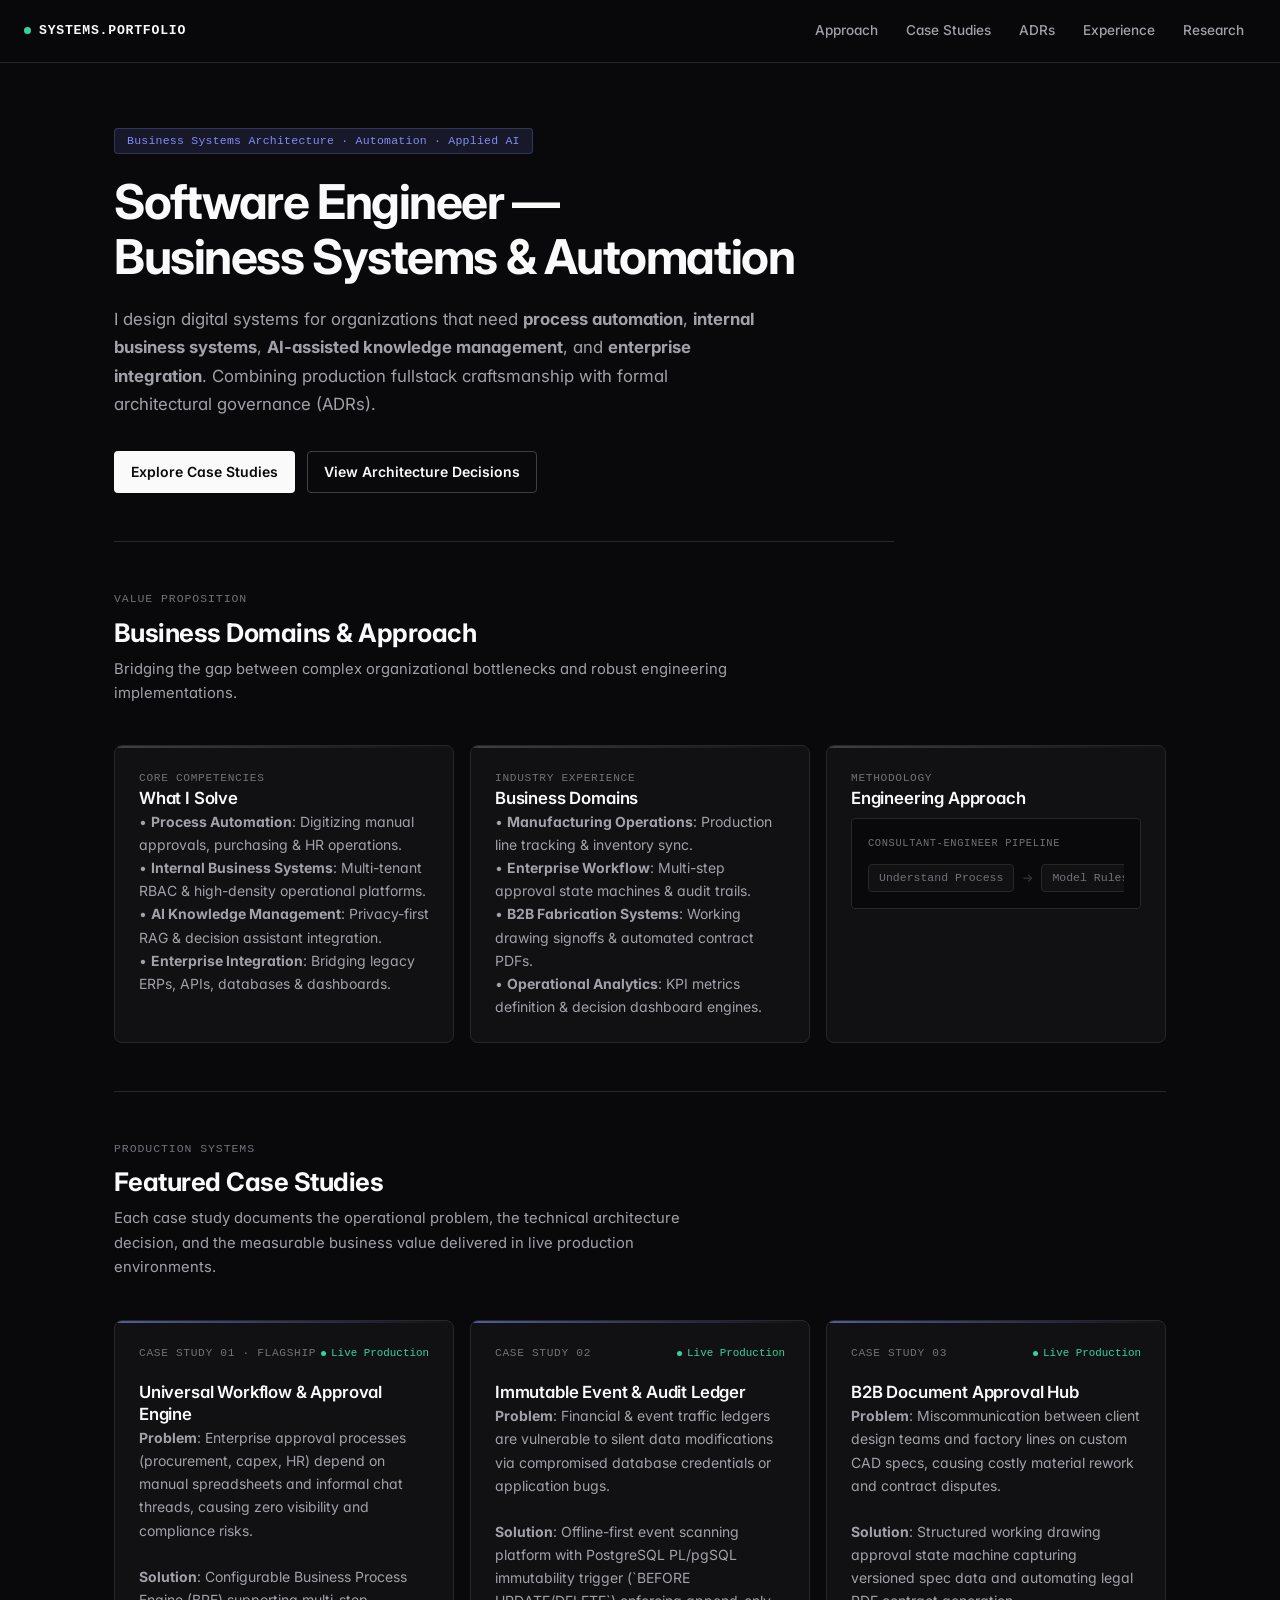
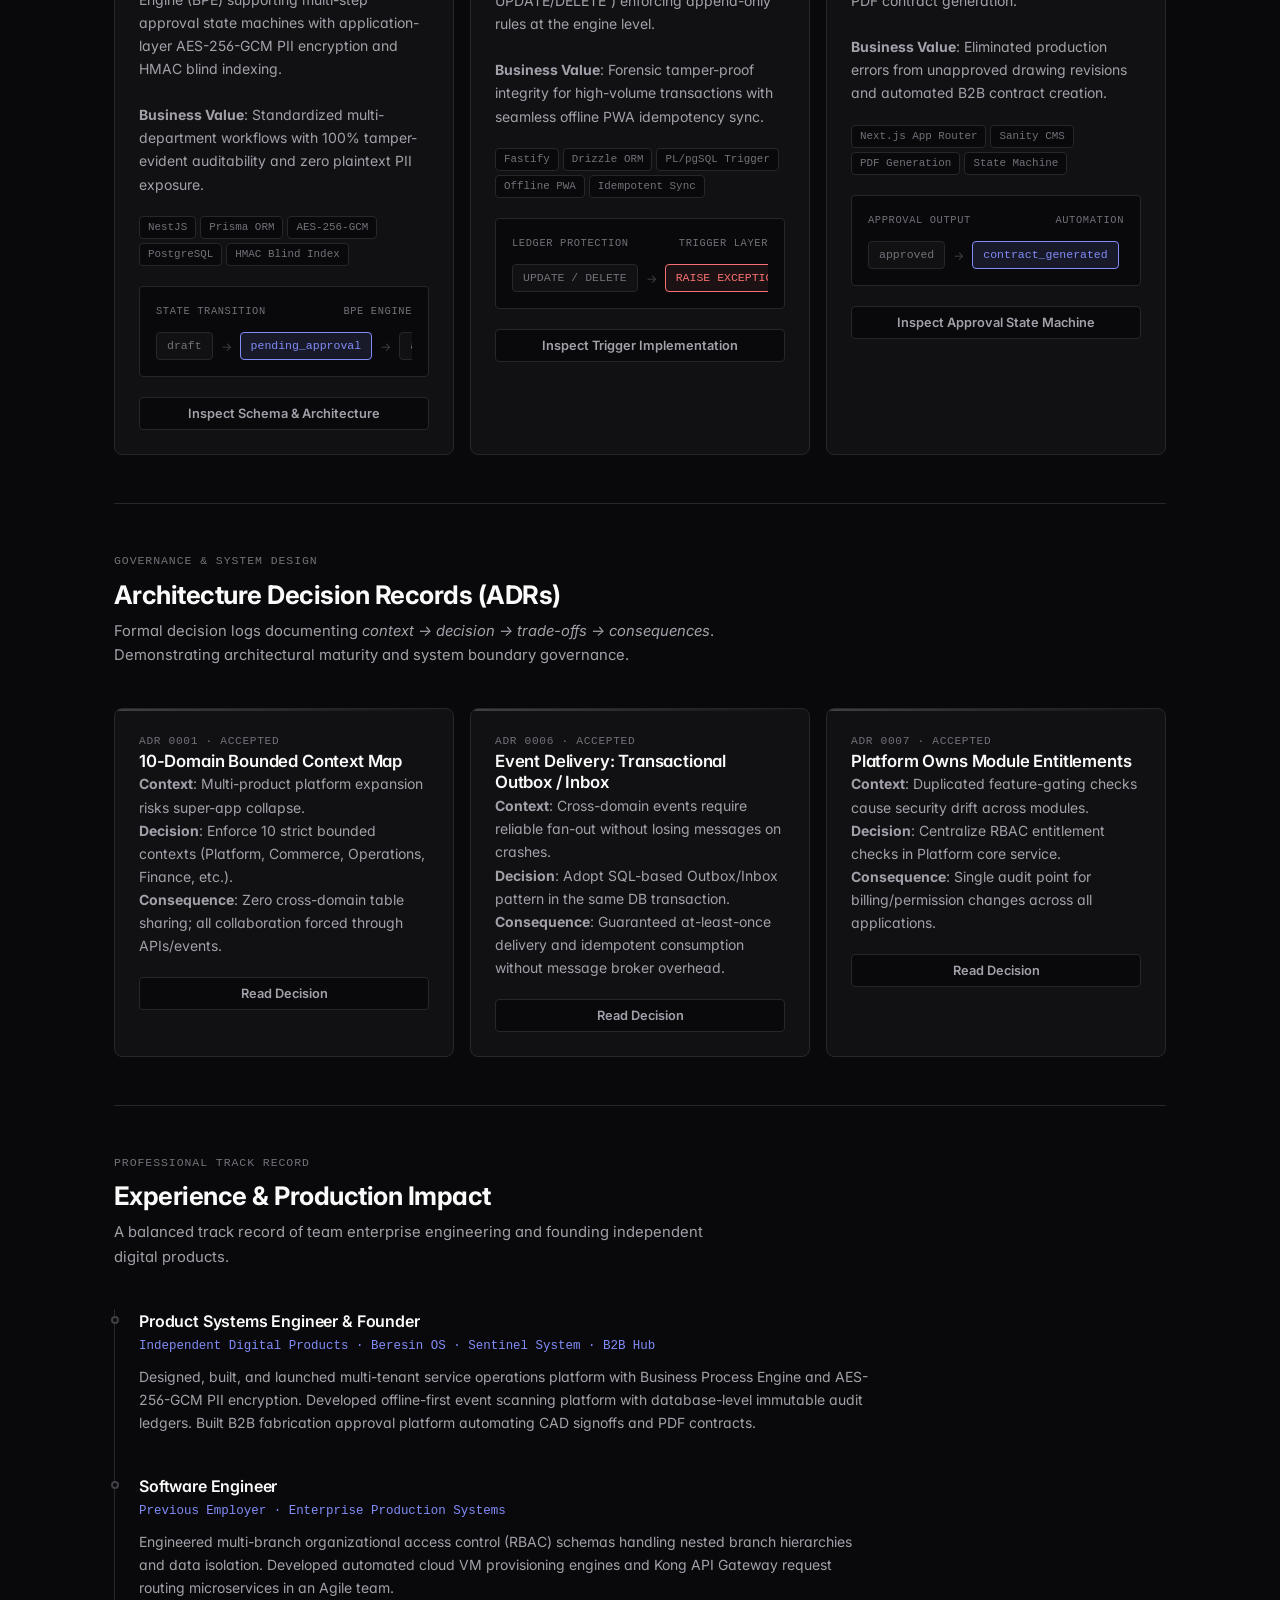
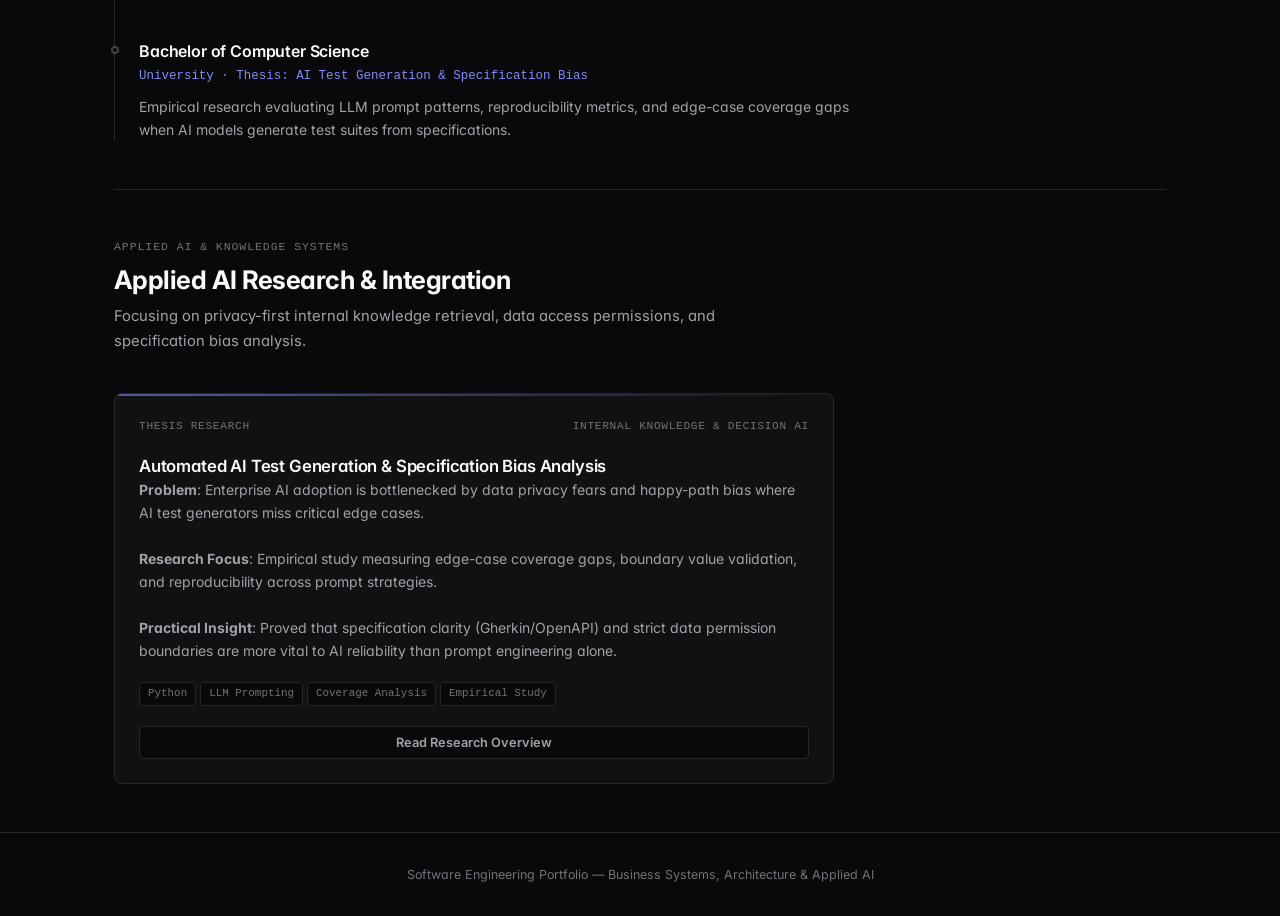
==== commit 5e75b094: "docs: enrich portfolio content with business domains, problem-solution narrative, and consultant app" ====
--- a/index.html
+++ b/index.html
@@ -13,6 +13,7 @@
   <header>
     <div class="logo">SYSTEMS.PORTFOLIO</div>
     <nav aria-label="Main Navigation">
+      <a href="#domains">Approach</a>
       <a href="#case-studies">Case Studies</a>
       <a href="#architecture">ADRs</a>
       <a href="#experience">Experience</a>
@@ -23,27 +24,16 @@
   <main class="container">
 
     <!-- ============================================================
-         HERO
+         HERO SECTION — Enhanced with Business Context
          ============================================================ -->
     <section class="hero reveal-on-scroll">
-      <div class="badge">Systems Architecture · Security · Applied AI</div>
+      <div class="badge">Business Systems Architecture · Automation · Applied AI</div>
       <h1>Software Engineer —<br>Business Systems & Automation</h1>
       <p>
-        Production experience building multi-tenant workflow platforms, applying
-        application-layer security (AES-256-GCM, database immutability triggers),
-        and designing systems with formal Architecture Decision Records.
-      </p>
-
-      <!-- Business Capabilities Text Insert (Subtle & Integrated) -->
-      <div style="margin-bottom: var(--sp-8); border-left: 2px solid var(--border-subtle); padding-left: var(--sp-4);">
-        <p style="font-size: 0.88rem; color: var(--text-secondary); margin-bottom: 6px;">
-          <strong style="color: var(--text-primary);">Core Value:</strong> Process Automation · Internal Business Systems · Enterprise Integration · AI Operations
-        </p>
-        <p style="font-size: 0.82rem; color: var(--text-muted); font-family: var(--font-mono);">
-          Domains: Manufacturing Operations · Enterprise Workflows · B2B Systems · Operational Analytics
-        </p>
-      </div>
-
+        I design digital systems for organizations that need <strong>process automation</strong>,
+        <strong>internal business systems</strong>, <strong>AI-assisted knowledge management</strong>, and <strong>enterprise integration</strong>.
+        Combining production fullstack craftsmanship with formal architectural governance (ADRs).
+      </p>
       <div class="hero-btns">
         <a href="#case-studies" class="btn-primary" id="hero-cta-cases">Explore Case Studies</a>
         <a href="#architecture" class="btn-secondary" id="hero-cta-adrs">View Architecture Decisions</a>
@@ -51,28 +41,92 @@
     </section>
 
     <!-- ============================================================
-         CASE STUDIES
+         BUSINESS DOMAINS & ENGINEERING APPROACH (NEW CONTENT BLOCK)
+         ============================================================ -->
+    <section id="domains">
+      <p class="section-label reveal-on-scroll">Value Proposition</p>
+      <h2 class="section-title reveal-on-scroll">Business Domains & Approach</h2>
+      <p class="section-subtitle reveal-on-scroll">
+        Bridging the gap between complex organizational bottlenecks and robust engineering implementations.
+      </p>
+
+      <div class="grid-3">
+        <!-- Business Domains -->
+        <article class="card reveal-on-scroll reveal-delay-1" data-type="adr">
+          <div>
+            <div class="card-tag">Core Competencies</div>
+            <h3>What I Solve</h3>
+            <p>
+              • <strong>Process Automation</strong>: Digitizing manual approvals, purchasing & HR operations.<br>
+              • <strong>Internal Business Systems</strong>: Multi-tenant RBAC & high-density operational platforms.<br>
+              • <strong>AI Knowledge Management</strong>: Privacy-first RAG & decision assistant integration.<br>
+              • <strong>Enterprise Integration</strong>: Bridging legacy ERPs, APIs, databases & dashboards.
+            </p>
+          </div>
+        </article>
+
+        <!-- Industry Sectors -->
+        <article class="card reveal-on-scroll reveal-delay-2" data-type="adr">
+          <div>
+            <div class="card-tag">Industry Experience</div>
+            <h3>Business Domains</h3>
+            <p>
+              • <strong>Manufacturing Operations</strong>: Production line tracking & inventory sync.<br>
+              • <strong>Enterprise Workflow</strong>: Multi-step approval state machines & audit trails.<br>
+              • <strong>B2B Fabrication Systems</strong>: Working drawing signoffs & automated contract PDFs.<br>
+              • <strong>Operational Analytics</strong>: KPI metrics definition & decision dashboard engines.
+            </p>
+          </div>
+        </article>
+
+        <!-- Engineering Approach -->
+        <article class="card reveal-on-scroll reveal-delay-3" data-type="adr">
+          <div>
+            <div class="card-tag">Methodology</div>
+            <h3>Engineering Approach</h3>
+            <div class="architecture-flow" style="margin-top: 0.5rem;">
+              <div class="flow-title">
+                <span>CONSULTANT-ENGINEER PIPELINE</span>
+              </div>
+              <div class="flow-steps">
+                <span class="flow-node">Understand Process</span>
+                <span class="flow-arrow">→</span>
+                <span class="flow-node">Model Rules</span>
+                <span class="flow-arrow">→</span>
+                <span class="flow-node active">Design Arch</span>
+                <span class="flow-arrow">→</span>
+                <span class="flow-node">Measure Impact</span>
+              </div>
+            </div>
+          </div>
+        </article>
+      </div>
+    </section>
+
+    <!-- ============================================================
+         CASE STUDIES — Enhanced with Problem → Solution → Value
          ============================================================ -->
     <section id="case-studies">
       <p class="section-label reveal-on-scroll">Production Systems</p>
-      <h2 class="section-title reveal-on-scroll">Case Studies</h2>
+      <h2 class="section-title reveal-on-scroll">Featured Case Studies</h2>
       <p class="section-subtitle reveal-on-scroll">
-        Each case documents the real problem, the architectural decision made, and the implementation pattern used. All three systems are in active production.
+        Each case study documents the operational problem, the technical architecture decision, and the measurable business value delivered in live production environments.
       </p>
 
       <div class="grid-3">
 
-        <!-- Case 1 -->
+        <!-- Case 1: Flagship Workflow Engine -->
         <article class="card reveal-on-scroll reveal-delay-1" data-type="case-study" id="card-case1">
           <div class="card-meta">
-            <span class="card-tag">Case Study 01</span>
-            <span class="card-status">Live</span>
+            <span class="card-tag">Case Study 01 · Flagship</span>
+            <span class="card-status">Live Production</span>
           </div>
           <div>
             <h3>Universal Workflow & Approval Engine</h3>
             <p>
-              Configurable Business Process Engine (BPE) for multi-step enterprise approvals.
-              AES-256-GCM PII encryption with HMAC blind indexing. Append-only audit history.
+              <strong>Problem</strong>: Enterprise approval processes (procurement, capex, HR) depend on manual spreadsheets and informal chat threads, causing zero visibility and compliance risks.<br><br>
+              <strong>Solution</strong>: Configurable Business Process Engine (BPE) supporting multi-step approval state machines with application-layer AES-256-GCM PII encryption and HMAC blind indexing.<br><br>
+              <strong>Business Value</strong>: Standardized multi-department workflows with 100% tamper-evident auditability and zero plaintext PII exposure.
             </p>
           </div>
           <div class="card-tech">
@@ -100,17 +154,18 @@
           </button>
         </article>
 
-        <!-- Case 2 -->
+        <!-- Case 2: Immutable Event Ledger -->
         <article class="card reveal-on-scroll reveal-delay-2" data-type="case-study" id="card-case2">
           <div class="card-meta">
             <span class="card-tag">Case Study 02</span>
-            <span class="card-status">Live</span>
+            <span class="card-status">Live Production</span>
           </div>
           <div>
             <h3>Immutable Event & Audit Ledger</h3>
             <p>
-              Offline-first event scanning platform with PL/pgSQL immutability trigger
-              enforcing tamper-proof ledger at database engine level. No application-layer bypass possible.
+              <strong>Problem</strong>: Financial & event traffic ledgers are vulnerable to silent data modifications via compromised database credentials or application bugs.<br><br>
+              <strong>Solution</strong>: Offline-first event scanning platform with PostgreSQL PL/pgSQL immutability trigger (`BEFORE UPDATE/DELETE`) enforcing append-only rules at the engine level.<br><br>
+              <strong>Business Value</strong>: Forensic tamper-proof integrity for high-volume transactions with seamless offline PWA idempotency sync.
             </p>
           </div>
           <div class="card-tech">
@@ -136,17 +191,18 @@
           </button>
         </article>
 
-        <!-- Case 3 -->
+        <!-- Case 3: B2B Document Approval Hub -->
         <article class="card reveal-on-scroll reveal-delay-3" data-type="case-study" id="card-case3">
           <div class="card-meta">
             <span class="card-tag">Case Study 03</span>
-            <span class="card-status">Live</span>
+            <span class="card-status">Live Production</span>
           </div>
           <div>
             <h3>B2B Document Approval Hub</h3>
             <p>
-              Technical drawing approval state machine for B2B custom fabrication.
-              Structured spec capture, revision versioning, and automated contract PDF generation.
+              <strong>Problem</strong>: Miscommunication between client design teams and factory lines on custom CAD specs, causing costly material rework and contract disputes.<br><br>
+              <strong>Solution</strong>: Structured working drawing approval state machine capturing versioned spec data and automating legal PDF contract generation.<br><br>
+              <strong>Business Value</strong>: Eliminated production errors from unapproved drawing revisions and automated B2B contract creation.
             </p>
           </div>
           <div class="card-tech">
@@ -175,14 +231,14 @@
     </section>
 
     <!-- ============================================================
-         ADRs
+         ARCHITECTURE DECISION RECORDS (ADRs)
          ============================================================ -->
     <section id="architecture">
-      <p class="section-label reveal-on-scroll">Governance</p>
-      <h2 class="section-title reveal-on-scroll">Architecture Decision Records</h2>
+      <p class="section-label reveal-on-scroll">Governance & System Design</p>
+      <h2 class="section-title reveal-on-scroll">Architecture Decision Records (ADRs)</h2>
       <p class="section-subtitle reveal-on-scroll">
-        Formal decision logs documenting <em>why</em> a design was chosen — not just what was built.
-        Written before the code, not after.
+        Formal decision logs documenting <em>context → decision → trade-offs → consequences</em>.
+        Demonstrating architectural maturity and system boundary governance.
       </p>
 
       <div class="grid-3">
@@ -191,8 +247,9 @@
             <div class="card-tag">ADR 0001 · Accepted</div>
             <h3>10-Domain Bounded Context Map</h3>
             <p>
-              Prevents super-app collapse by establishing explicit bounded context boundaries
-              across Platform, Commerce, Operations, Relationships, and six other domains.
+              <strong>Context</strong>: Multi-product platform expansion risks super-app collapse.<br>
+              <strong>Decision</strong>: Enforce 10 strict bounded contexts (Platform, Commerce, Operations, Finance, etc.).<br>
+              <strong>Consequence</strong>: Zero cross-domain table sharing; all collaboration forced through APIs/events.
             </p>
           </div>
           <button class="card-btn" id="btn-adr1" onclick="openModal('modal-adr1')">Read Decision</button>
@@ -203,8 +260,9 @@
             <div class="card-tag">ADR 0006 · Accepted</div>
             <h3>Event Delivery: Transactional Outbox / Inbox</h3>
             <p>
-              At-least-once, exactly-once-in-effect domain event delivery
-              via outbox/inbox pattern — no message broker required at current scale.
+              <strong>Context</strong>: Cross-domain events require reliable fan-out without losing messages on crashes.<br>
+              <strong>Decision</strong>: Adopt SQL-based Outbox/Inbox pattern in the same DB transaction.<br>
+              <strong>Consequence</strong>: Guaranteed at-least-once delivery and idempotent consumption without message broker overhead.
             </p>
           </div>
           <button class="card-btn" id="btn-adr6" onclick="openModal('modal-adr6')">Read Decision</button>
@@ -215,8 +273,9 @@
             <div class="card-tag">ADR 0007 · Accepted</div>
             <h3>Platform Owns Module Entitlements</h3>
             <p>
-              Centralises RBAC entitlement checks in Platform core to eliminate
-              duplicated permission logic across all downstream modules.
+              <strong>Context</strong>: Duplicated feature-gating checks cause security drift across modules.<br>
+              <strong>Decision</strong>: Centralize RBAC entitlement checks in Platform core service.<br>
+              <strong>Consequence</strong>: Single audit point for billing/permission changes across all applications.
             </p>
           </div>
           <button class="card-btn" id="btn-adr7" onclick="openModal('modal-adr7')">Read Decision</button>
@@ -225,23 +284,23 @@
     </section>
 
     <!-- ============================================================
-         EXPERIENCE
+         EXPERIENCE & TIMELINE
          ============================================================ -->
     <section id="experience">
-      <p class="section-label reveal-on-scroll">Background</p>
-      <h2 class="section-title reveal-on-scroll">Experience</h2>
+      <p class="section-label reveal-on-scroll">Professional Track Record</p>
+      <h2 class="section-title reveal-on-scroll">Experience & Production Impact</h2>
       <p class="section-subtitle reveal-on-scroll">
-        A combination of team production engineering and independent product development.
+        A balanced track record of team enterprise engineering and founding independent digital products.
       </p>
 
       <div class="timeline">
         <div class="timeline-item reveal-on-scroll" id="exp-ventures">
-          <div class="timeline-title">Product Systems Engineer</div>
-          <div class="timeline-role">Independent Products · Beresin OS · Sentinel System · B2B Platform</div>
+          <div class="timeline-title">Product Systems Engineer & Founder</div>
+          <div class="timeline-role">Independent Digital Products · Beresin OS · Sentinel System · B2B Hub</div>
           <div class="timeline-desc">
-            Designed and shipped multi-tenant service operations platform with Business Process Engine
-            and AES-256-GCM PII encryption. Built offline-first event platform with database-level
-            immutable audit ledger. Developed B2B approval and automated contract generation system.
+            Designed, built, and launched multi-tenant service operations platform with Business Process Engine
+            and AES-256-GCM PII encryption. Developed offline-first event scanning platform with database-level
+            immutable audit ledgers. Built B2B fabrication approval platform automating CAD signoffs and PDF contracts.
           </div>
         </div>
 
@@ -249,9 +308,8 @@
           <div class="timeline-title">Software Engineer</div>
           <div class="timeline-role">Previous Employer · Enterprise Production Systems</div>
           <div class="timeline-desc">
-            Contributed to multi-branch organizational access control systems and automated
-            cloud infrastructure provisioning with API gateway integration.
-            Team engineering in Agile/Scrum production environment.
+            Engineered multi-branch organizational access control (RBAC) schemas handling nested branch hierarchies and data isolation.
+            Developed automated cloud VM provisioning engines and Kong API Gateway request routing microservices in an Agile team.
           </div>
         </div>
 
@@ -259,34 +317,34 @@
           <div class="timeline-title">Bachelor of Computer Science</div>
           <div class="timeline-role">University · Thesis: AI Test Generation & Specification Bias</div>
           <div class="timeline-desc">
-            Empirical research measuring coverage gaps between AI-generated and human-authored
-            test suites across boundary values, error states, and negative test paths.
+            Empirical research evaluating LLM prompt patterns, reproducibility metrics, and edge-case coverage gaps
+            when AI models generate test suites from specifications.
           </div>
         </div>
       </div>
     </section>
 
     <!-- ============================================================
-         RESEARCH
+         RESEARCH & AI KNOWLEDGE ASSISTANT
          ============================================================ -->
     <section id="research">
-      <p class="section-label reveal-on-scroll">Academic</p>
-      <h2 class="section-title reveal-on-scroll">Applied AI Research</h2>
+      <p class="section-label reveal-on-scroll">Applied AI & Knowledge Systems</p>
+      <h2 class="section-title reveal-on-scroll">Applied AI Research & Integration</h2>
       <p class="section-subtitle reveal-on-scroll">
-        Undergraduate thesis investigating specification bias in LLM-generated test suites.
-      </p>
-
-      <article class="card reveal-on-scroll" data-type="case-study" id="card-research" style="max-width: 680px;">
+        Focusing on privacy-first internal knowledge retrieval, data access permissions, and specification bias analysis.
+      </p>
+
+      <article class="card reveal-on-scroll" data-type="case-study" id="card-research" style="max-width: 720px;">
         <div class="card-meta">
           <span class="card-tag">Thesis Research</span>
-          <span class="card-tag">Empirical Study</span>
+          <span class="card-tag">Internal Knowledge & Decision AI</span>
         </div>
         <div>
           <h3>Automated AI Test Generation & Specification Bias Analysis</h3>
           <p>
-            Do LLM-generated test suites exhibit systematic happy-path bias? This empirical research
-            measured edge-case coverage gaps, boundary value coverage, and reproducibility
-            across multiple model configurations and prompt strategies.
+            <strong>Problem</strong>: Enterprise AI adoption is bottlenecked by data privacy fears and happy-path bias where AI test generators miss critical edge cases.<br><br>
+            <strong>Research Focus</strong>: Empirical study measuring edge-case coverage gaps, boundary value validation, and reproducibility across prompt strategies.<br><br>
+            <strong>Practical Insight</strong>: Proved that specification clarity (Gherkin/OpenAPI) and strict data permission boundaries are more vital to AI reliability than prompt engineering alone.
           </p>
         </div>
         <div class="card-tech">
@@ -304,7 +362,7 @@
   </main>
 
   <!-- ============================================================
-       MODALS
+       MODALS — Preserved exact code blocks
        ============================================================ -->
 
   <div id="modal-case1" class="modal-overlay" role="dialog" aria-modal="true" aria-labelledby="m1-title">
@@ -400,8 +458,7 @@
   └─► client_submitted
             └─► internal_review
                       ├─► revision_requested
-                      │         └─► client_resubmitted
-                      │                   └─► (back to internal_review)
+                      │         └─► client_resubmitted → (back to internal_review)
                       ├─► rejected                    [terminal]
                       └─► approved
                                 └─► contract_generated [terminal]
@@ -418,16 +475,17 @@
       <p style="color:var(--text-muted); margin-bottom:var(--sp-5); font-size:0.875rem;">Status: Accepted · 2026-06-18</p>
       <p style="font-size:0.9rem; color:var(--text-secondary); margin-bottom:var(--sp-4);"><strong style="color:var(--text-primary);">Context</strong><br>
         The system spans multiple products. Without explicit boundaries, all of it collapses into one
-        super-app or fragments into ad-hoc tables with no owner.
+        super-app or fragments into ad-hoc tables with no owner. Options: ~6 broad domains (too coarse),
+        ~20 fine domains (too much overhead). 10 domains balances scale and legibility.
       </p>
       <p style="font-size:0.9rem; color:var(--text-secondary); margin-bottom:var(--sp-4);"><strong style="color:var(--text-primary);">Decision</strong><br>
         Adopt 10 domains: Platform · Commerce · Relationship · Operations · Content · Intelligence ·
         Automation · Analytics · Finance · Integration. Each domain owns its model, data, rules, API,
-        events, permissions, and lifecycle.
+        events, permissions, and lifecycle. The set is closed — a new ADR is required to add or remove.
       </p>
       <p style="font-size:0.9rem; color:var(--text-secondary);"><strong style="color:var(--text-primary);">Consequence</strong><br>
         Every business record has a clear home. Cross-domain collaboration goes through events/APIs,
-        never through shared tables.
+        never through shared tables. Platform remains a trust layer, not a super-monolith.
       </p>
     </div>
   </div>
@@ -438,7 +496,16 @@
       <h2 id="madr6-title">ADR 0006: Transactional Outbox / Inbox</h2>
       <p style="color:var(--text-muted); margin-bottom:var(--sp-5); font-size:0.875rem;">Status: Accepted · 2026-06-18</p>
       <p style="font-size:0.9rem; color:var(--text-secondary); margin-bottom:var(--sp-4);"><strong style="color:var(--text-primary);">Context</strong><br>
-        Domains must collaborate through events, never shared tables. Outbox/Inbox guarantees durable event delivery without a heavy message broker at current scale.
+        Domains must collaborate through events, never shared tables. A single paid-order event fans
+        out to seven domains. In-process emit loses events on crash. A broker is premature overhead.
+      </p>
+      <p style="font-size:0.9rem; color:var(--text-secondary); margin-bottom:var(--sp-4);"><strong style="color:var(--text-primary);">Decision</strong><br>
+        Each emitting domain owns <code>{domain}_outbox</code>, written in the same DB transaction as the
+        state change. Each consuming domain owns <code>{domain}_inbox</code>, keyed by event ID — making
+        consumption idempotent. A real broker can be added later without rewriting either table.
+      </p>
+      <p style="font-size:0.9rem; color:var(--text-secondary);"><strong style="color:var(--text-primary);">Consequence</strong><br>
+        No event is lost on crash. No event is processed twice. No new infrastructure at current scale.
       </p>
     </div>
   </div>
@@ -446,10 +513,19 @@
   <div id="modal-adr7" class="modal-overlay" role="dialog" aria-modal="true" aria-labelledby="madr7-title">
     <div class="modal-content">
       <button class="modal-close" onclick="closeModal('modal-adr7')" aria-label="Close">&times;</button>
-      <h2 id="madr7-title">ADR 0007: Platform Module Entitlements</h2>
+      <h2 id="madr7-title">ADR 0007: Platform Owns Module Entitlements</h2>
       <p style="color:var(--text-muted); margin-bottom:var(--sp-5); font-size:0.875rem;">Status: Accepted · 2026-06-18</p>
       <p style="font-size:0.9rem; color:var(--text-secondary); margin-bottom:var(--sp-4);"><strong style="color:var(--text-primary);">Context</strong><br>
-        Platform is the single source of truth for module entitlements, eliminating duplicated RBAC logic across downstream services.
+        If each module implements its own entitlement check, the logic diverges over time, edge cases
+        are handled inconsistently, and a billing change requires updates across all modules.
+      </p>
+      <p style="font-size:0.9rem; color:var(--text-secondary); margin-bottom:var(--sp-4);"><strong style="color:var(--text-primary);">Decision</strong><br>
+        Platform is the single source of truth for module entitlements. Any module calls the
+        Platform entitlement service or reads its cache — never maintains its own entitlement state.
+      </p>
+      <p style="font-size:0.9rem; color:var(--text-secondary);"><strong style="color:var(--text-primary);">Consequence</strong><br>
+        Billing changes propagate automatically. Entitlement logic is tested once, in one place.
+        Modules become simpler — they make a query, not a policy decision.
       </p>
     </div>
   </div>
@@ -460,7 +536,17 @@
       <h2 id="mres-title">AI Test Generation & Specification Bias</h2>
       <p style="color:var(--text-muted); margin-bottom:var(--sp-5); font-size:0.875rem;">Undergraduate Thesis · Empirical Study</p>
       <p style="font-size:0.9rem; color:var(--text-secondary); margin-bottom:var(--sp-4);"><strong style="color:var(--text-primary);">Research Question</strong><br>
-        Do LLM-generated test suites systematically overfit to the happy path described in a specification?
+        Do LLM-generated test suites systematically overfit to the happy path described in a
+        specification, while consistently failing to cover edge cases and negative test paths?
+      </p>
+      <p style="font-size:0.9rem; color:var(--text-secondary); margin-bottom:var(--sp-4);"><strong style="color:var(--text-primary);">Methodology</strong><br>
+        LLM prompting with varied temperature and prompt structures → coverage analysis against
+        human-authored test suites → reproducibility testing across multiple sessions.
+      </p>
+      <p style="font-size:0.9rem; color:var(--text-secondary);"><strong style="color:var(--text-primary);">Key Findings</strong><br>
+        Happy-path bias is consistent and measurable. Deterministic sampling (temperature=0) produces
+        reproducible bias — not unbiased output. Specification quality is the dominant variable:
+        ambiguous specs produce the worst AI coverage regardless of model.
       </p>
     </div>
   </div>
@@ -469,7 +555,9 @@
     <p>Software Engineering Portfolio &mdash; Business Systems, Architecture & Applied AI</p>
   </footer>
 
+  <!-- Native JS: IntersectionObserver + Modal (< 800 bytes, 0 dependencies) -->
   <script>
+    // Scroll-Driven Reveal
     const observer = new IntersectionObserver(
       (entries) => entries.forEach((e) => {
         if (e.isIntersecting) {
@@ -481,10 +569,12 @@
     );
     document.querySelectorAll('.reveal-on-scroll').forEach((el) => observer.observe(el));
 
+    // Modal control
     function openModal(id) {
       const modal = document.getElementById(id);
       modal.classList.add('active');
       document.body.style.overflow = 'hidden';
+      modal.querySelector('.modal-content').focus();
     }
 
     function closeModal(id) {
